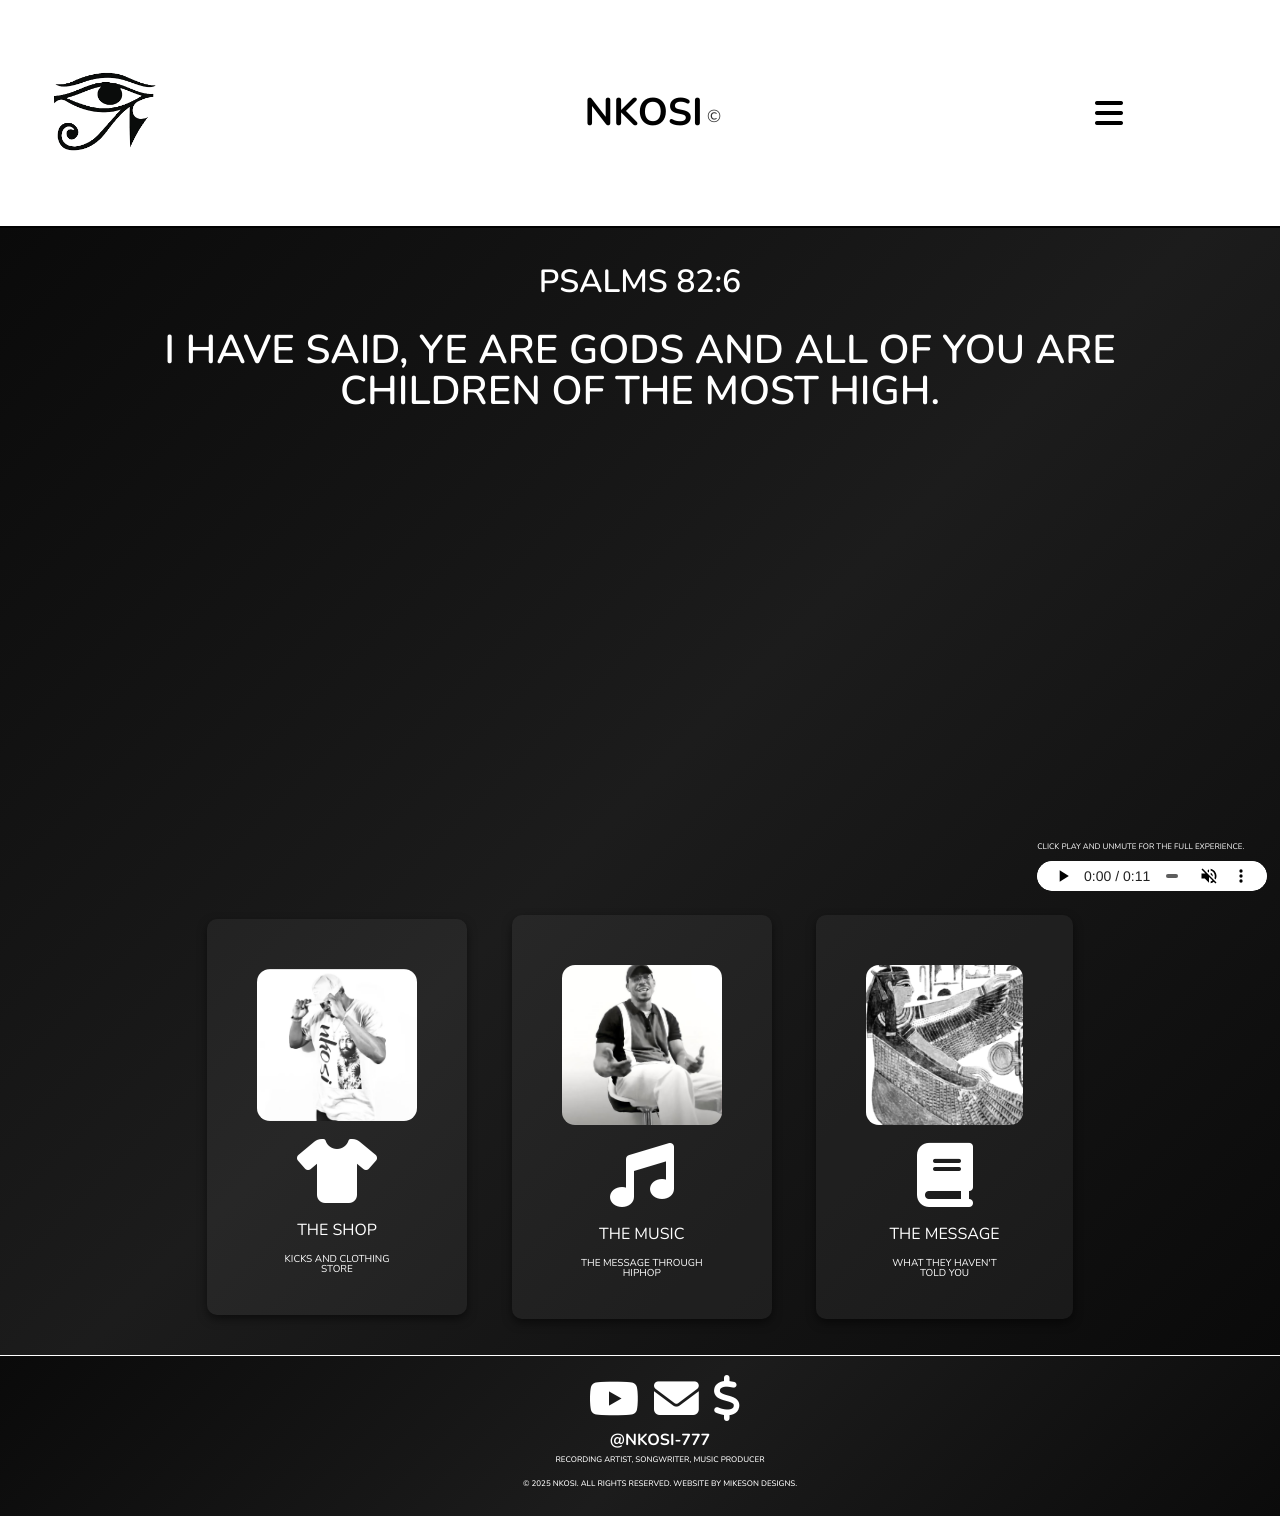
==== index.html @ c4bdecf2 "Updated site, added store grid." ====
<!DOCTYPE html>
<html lang="en">
<head>
<meta charset="UTF-8">
<meta name="viewport" content="width=device-width, initial-scale=1.0">



<title>NKOSI</title>
<link rel="icon" href="img/favicon.ico" type="image/x-icon">
<link rel="stylesheet" href="css/styles.css">
<link rel="stylesheet" href="css/header.css">
<link rel="stylesheet" href="css/main.css">
<link rel="stylesheet" href="css/footer_top.css">
<link rel="stylesheet" href="css/footer_bottom.css">





<!-- Font Awesome for social icons -->
<link
  rel="stylesheet"
  href="https://cdnjs.cloudflare.com/ajax/libs/font-awesome/6.5.0/css/all.min.css"
/>

</head>



<body>


<!-- Header -->


<header>


  <div class="logo_image">
    <a href="index.html"><img src="img/eye_black.png" alt="Egyptian Logo"></a>
  </div>


  <div class="logo_nkosi">
    <a href="index.html"> <h1>NKOSI</h1></a><span class="copyright">©</span> 
  </div>


  <nav>

   <i class="fa-solid fa-bars" id="bars"></i>

    <div class="dropdown-menu">
      <a href="index.html">Home</a>
      <a href="about.html">About</a>
      <a href="products.html">Shop</a>
      <a href="https://www.youtube.com/playlist?list=PLu9bLUV17Y4Uvtt-rqEh8fqpb-4JLHbir" target="_blank">Music</a>
    </div>

  </nav>

</header>



<main>
 

  <div class="video_container">
 
    <video id="bgVideo" autoplay muted>
      <source src="mp4/nyc.mp4" type="video/mp4">
      Your browser does not support the video tag.

    </video>

      
  <div class="quote_box">

    <p id="quote">
      
      Psalms 82:6  <br><br>

      <sub>
      I have said, Ye are gods 
      and all of you are children of the most High.
    </sub>
        

    </p>
  </div>
</div>
    

        <div class="middle-box">

          <!-- Shop -->
          <a href="https://shopify.com" target="_blank">
            <div class="card">
              <img src="img/malikbw.png" alt="Apparel Image">
               <div class="font_and_symbol">
                  <i class="fas fa-tshirt"></i>
                  <p>The Shop</p>
                  <p style="font-size: 10px;">Kicks and Clothing Store</p>
                </div>
            </div>
            </a>
          
              <!-- Music -->
              <a href="https://www.youtube.com/playlist?list=PLu9bLUV17Y4Uvtt-rqEh8fqpb-4JLHbir" target="_blank">
              <div class="card">
                <img src="img/music.png" alt="Music Image"> 
                <div class="font_and_symbol">
                  <i class="fas fa-music"></i>
                <p>The Music</p>
                <p style="font-size: 10px;">The message through hiphop</p>
                </div>
              </div>
            </a>



              <!-- Message-->
              <a href="https://www.youtube.com/playlist?list=PLu9bLUV17Y4WiuV0L-WQDkmTWi3evIz0n" target="_blank">
                <div class="card">
                  <img src="img/Maat.png" alt="Music Image">
                      <div class="font_and_symbol">
                    <i class="fas fa-book"></i>
                  <p>The Message</p>
                  <p style="font-size: 10px;">What they haven't told you</p>
                </div>
              </div>
            </a>


          </div>




 
          
          
        
  </main>

     <footer>
        <!-- Social Links -->
        <div class="social-links">
          <a href="https://www.youtube.com/@NKOSI-777" target="_blank" id="yt"><i class="fab fa-youtube"></i></a>
          <a href="mailto:nkositheking7@gmail.com" target="_blank" id="mail"><i class="fa-solid fa-envelope"></i></a>
          <a href="https://cash.app/$SimpsonA777" target="_blank" id="cash"><i class="fa fa-usd" aria-hidden="true"></i></a>
          
          
          </a>

           <!--<a href="#" target="_blank"><i class="fab fa-instagram"></i></a> -->
          <!-- <a href="#" target="_blank"><i class="fab fa-x-twitter"></i></a> -->
        </div>
        

        
        <div class="artist-profile">
            <h2>@NKOSI-777</h2>
            <p>Recording Artist, Songwriter,  Music Producer</p> <br>
            <p>© 2025 NKOSI. All rights reserved. Website by <a href="www.mikoson.com">mikeson designs.</a></p>
          </div>
        </footer>


        <div class="music-player">
            <audio controls autoplay muted id="audio">
              <source src="mp4/nkosi.mp3" type="audio/mpeg">
              Your browser does not support the audio element.
            </audio>
          
            <p id="music-message">Click play and unmute for the full experience.</p>
          </div>



  
  <script>
    const audio = document.getElementById("audio");
    const message = document.getElementById("music-message");
  
    function enableAudioOnce(event) {
      // Only unmute if it's muted
      if (audio.muted) {
        audio.muted = false;
        audio.volume = 0.5; // optional starting volume
        audio.play().catch(err => console.log("Audio play error:", err));
        message.style.display = "none"; // hide the message
      }
    }

    setTimeout(() => {
  audio.pause();
}, 8000); // 8000ms = 8 seconds

  
    // Only trigger on **click**
    document.addEventListener("click", enableAudioOnce, { once: true });
    
  </script>


<script>
  document.getElementById("year").textContent = new Date().getFullYear();
</script>

</body>
</html>
---- css/styles.css ----
/*--*FONT FAMILY*-------------------------------------------------------------*/
@import url('https://fonts.googleapis.com/css2?family=Nunito:ital,wght@0,200;0,300;0,400;0,500;0,700;1,200;1,400;1,600&display=swap');




/*--*RESET*-------------------------------------------------------------*/
* {

    /* border: red 1px solid;*/


    font-family: 'Nunito', sans-serif;
    line-height: 100%;
   /* text-align: center; */
    text-decoration: none;
    list-style: none;
    
   
    
   

    padding: 0;
    margin: 0;
   
   
    text-rendering: geometricPrecision;
    image-rendering: optimizeQuality;
    text-transform: uppercase;
   
   
    user-select: none;
    -webkit-user-select: none;
    -webkit-touch-callout: none;
    -moz-user-select: none;
    -ms-user-select: none;
    scroll-behavior: smooth;
    -webkit-font-smoothing: antialiased;
    -moz-osx-font-smoothing: grayscale;
   }


    fieldset, img {
   border: 0;
   }

a {
  text-decoration: none;
  color: white;

}
   


/*--*BODY > MUSIC PLAYER*-------------------------------------------------------------*/


  body, html {

    display: grid;
    grid-template-rows: auto;
    grid-template-columns: auto;

    height: auto;
	  width: auto;

    background: #fff;
    color: black;
  
  overflow-x: hidden; /* Prevent horizontal scroll */
 

  }
  


/*--*MUSIC PLAYER*-------------------------------------------------------------*/

audio {
	position: fixed;
	bottom: 1%;
	right: 1%;
	cursor: pointer;
	width: 230px;
	height: 30px;
	z-index: 1;
	border-radius: 20px;
}

audio::-webkit-media-controls-play-button {
	color: black;
}

audio::-webkit-media-controls-panel {
	background-color: white;
	background-image: url(./img/moon.png);
}

#music-message {
	position: fixed;
	bottom: 3%;
	right: 1%;
	cursor: pointer;
	width: 230px;
	height: 30px;
	z-index: 10;
	font-size: 8px;
    color: white;

}
---- css/header.css ----
/*--*HEADER > LOGO > NAV > LINKS > QUOTE*-------------------------------------------------------*/

  header {
    /*Structure*/
    display: grid; 
    grid-template-columns: 1fr 1fr 1fr;
    grid-template-rows: 1fr;
    padding: 1%;
   

    /*Art*/
    min-height: 100px;
    width: 100%;
    align-items: center;
    justify-content: space-between; 
    border-bottom: 2px solid #020202;
    
  }
  
 /*--*LOGO*-------------------------------------------------------*/
 .logo_image {
  display: flex;
  align-items: center;
  justify-content: center;
  animation: pulseHipHop 1.5s infinite;
  max-width: 100px;
  padding: 10%;
  
}

@keyframes pulseHipHop {
  0% {
    transform: scale(1);
    filter: drop-shadow(0 0 0px #fff);
  }
  25% {
    transform: scale(1.1) rotate(-2deg);
    filter: drop-shadow(0 0 10px #e6b30c);
  }
  50% {
    transform: scale(1.15) rotate(2deg);
    filter: drop-shadow(0 0 20px #ffffff);
  }
  75% {
    transform: scale(1.1) rotate(-1deg);
    filter: drop-shadow(0 0 10px #e6b30c);
  }
  100% {
    transform: scale(1) rotate(0deg);
    filter: drop-shadow(0 0 0px #fff);
  }
}

  
  .logo_nkosi {
    display: flex;               
    align-items: center; 
    place-self: center; 
    padding: 1%;
    gap: 0.25rem;                
    font-size: clamp(.8rem, 2vw, 1.2rem);
    
  }
  
  .logo_nkosi .copyright {
    font-size: 0.9em;            
    opacity: 0.8;   
    margin-top: 10px;
  }
  
  
  .logo_image img {
    width: clamp(60px, 10vw, 200px); 
    height: auto;
  }
  
  .logo_nkosi a {
    color: black;
    transition: color 0.4s ease, background-color 0.3s ease;
  }

  .logo_nkosi a:hover {
    color: goldenrod;
    filter: drop-shadow(3px 0 2px #000);
  }


/*--NAV > MENU*-------------------------------------------------------*/

  /* Dropdown Menu */
  nav {
    
    position: relative;
    cursor: pointer;
    padding: 1%;
    max-width: 75px;
    left: 50%;
    padding: 1rem;
 

  }
  
  /*
  .dropdown span {
    font-size: 1.5rem;
  }
  */
  
  .dropdown-menu {
    opacity: 0;                /* invisible initially */
    visibility: hidden; 
    position: absolute;
    left: 0; 
    top: 100%; 

   
    width: 100%;
    background-color: rgba(0,0,0,0.8);

    border: 1px solid goldenrod;
    z-index: 2;

    transition: opacity 0.3s ease, transform 0.8s ease;
    transform: translateY(-10px); /* slide up initially */
    border-radius: 8px;
 
    text-shadow:
    0 0 .5px #FFD700,
    0 0 1px #FFD700,
    0 0 2px #FFA500,
    0 0 4px #FFA500; 

    box-shadow:
    0 0 1px #FFD700,
    0 0 2px #FFD700,
    0 0 5px #FFA500,
    0 0 7px #FFA500; 
}


  
  .dropdown-menu a {
    display: block;
    align-items: center;
    text-align: center;
    padding: 12px 16px;

    color: white;
    text-decoration: none;
    transition: background-color 0.3s ease, color 0.3s ease;
  }
  
  .dropdown-menu a:hover {
    background-color: rgba(255,255,255,0.1);
  }
  
  nav:hover .dropdown-menu {
  opacity: 1;
  visibility: visible;
  transform: translateY(0); /* slide into place */

    
  }

  #bars {

    font-size: 2rem;
  }
---- css/main.css ----
/*--*MAIN SHOP / MUSIC SECTION*--------------------------------------------------*/
main {
  display: grid;
  place-items: center;
  text-align: center;
  min-width: 100%;
  min-height: 100vh;
  background: linear-gradient(135deg, #0a0a0a, #1c1c1c, #0a0a0a);
  font-size: clamp(0.3rem, 5vw, 4rem);
  color: white;
  animation: bgPulse 12s ease-in-out infinite alternate;
}




/*

section {
  display: grid;
  place-items: center;
  text-align: center;
  

  background: linear-gradient(135deg, #0a0a0a, #1c1c1c, #0a0a0a);
  color: white;
font-weight: 800;
 
  gap: 1rem;
  height: 100vh;

  padding: 0 15% 0 15%;
  padding-bottom: 5%;
}


section p {
  margin-bottom:  3%;
}

*/

/* Background subtle pulse animation */
@keyframes bgPulse {
  0% { background-position: 0% 50%; }
  50% { background-position: 100% 50%; }
  100% { background-position: 0% 50%; }
}


.video_container {
 width: 100%;
  position: relative;

}

#bgVideo {
 
  top: 0;
  left: 0;
  width: 100%;
  height: 100%;
  object-fit: cover;   
  filter: grayscale(100%);
 
}

  /*--  QUOTE BOX-------------------------------------------------------*/


  
  
  .quote_box {
    /* Structure */
    position: absolute;
    display: flex;
    justify-content: center;   
    align-items: center;       
    text-align: center;   
    max-width: 100%;

    
    top: 5%;
    /* Art / Styling */
    font-size: clamp(.5rem, 2.5vw, 2.0rem);
    font-weight: 600;
    background-color: transparent;
    color: #fff;
    padding: 7px 100px;

  }
  
 
  .quote_box sub {
    font-size: clamp(.5rem, 4.0vw, 2.5rem);
  }
  
  /* Inner content (paragraph or span) */
  #quote {
    margin: 0;
    padding: 0;
    animation: glowPulse 2s infinite ease-in-out;
  }
  

  @keyframes glowPulse {
    0%, 100% {
      text-shadow:
        0 0 5px #FFD700,
        0 0 10px #FFD700,
        0 0 20px #FFA500,
        0 0 30px #FFA500;
    }
    50% {
      text-shadow:
        0 0 2px #FFD700,
        0 0 5px #FFD700,
        0 0 10px #FFA500,
        0 0 15px #FFA500;
    }
  }






/* Middle flex container */
.middle-box {
  display: flex;
  justify-content: center;
  align-items: center;
  
  flex-wrap: wrap;
  padding: 20px;
  width: 100%;
  gap: 1%;
  
}

.middle-box a {
  color: unset;
}

/* Middle cards */
.card {
  display: flex;
  flex-direction: column;
  align-items: center;
  text-align: center;
  position: relative;

  max-height: 20rem;
  max-width: 20rem;
  padding: 3rem;
  margin: 1rem;
  gap: 3%;

  background: rgba(255, 255, 255, 0.05);
  border-radius: 10px;
  box-shadow: 0 4px 10px rgba(0,0,0,0.5);
  transition: transform 0.4s ease, box-shadow 0.4s ease, background 0.4s ease;
  cursor: pointer;
 
 
  
}


/* Merchandise / album images */
.card img {
  max-width: 10rem;
  max-height: 10rem;

  border-radius: 15px;
  border: 2px solid transparent;
  transition: transform 0.3s ease, border 0.3s ease, filter 0.3s ease;
  object-fit: cover; /* make image cover entire div */

}


/* Hover lift + glow */
.card:hover {
  transform: translateY(-10px) scale(1.05);
  box-shadow: 0 7px 17px rgba(255, 215, 0, 0.7);
  background: rgba(255, 255, 255, 0.1);
}

/* Image hover glow + rotate */
.card img:hover {
  transform: scale(1.1) rotate(-3deg);
  border: 2px solid gold;
  filter: drop-shadow(0 0 15px gold);
}


/*CARD > P and symbol */
.font_and_symbol {

  max-width: 8rem;
  max-height: 8rem;
  margin-top: 1rem;

 

}

/*CARD > P */

.card p {

  font-size: 1rem;
  margin-top: 1rem;
}




/* Link buttons */
.card a {
  color: white;
  font-size: clamp(1rem, 4vw, 2rem);
  text-decoration: none;
  
  max-width: auto;
  max-height: auto;

  border: 2px solid transparent;
  border-radius: 12px;
  transition: all 0.3s ease;
  text-transform: uppercase;
  letter-spacing: 1px;
  
}

.card a:hover {
  color: gold;
  border-color: gold;
  background: rgba(255, 215, 0, 0.1);
  transform: scale(1.1);
  text-shadow: 0 0 8px gold;
}




/* Optional: slight bounce on load for items */
@keyframes bounceIn {
  0% { transform: scale(0.5); opacity: 0; }
  60% { transform: scale(1.1); opacity: 1; }
  100% { transform: scale(1); }
}

.card {
  animation: bounceIn 0.8s ease forwards;
}





/* Media query for screens smaller than 1181px */

/*
@media (max-width: 1180px) {


.middle-box {
  display: grid;
  

}



}
*/
---- css/footer_top.css ----
/*--*FOOTER > SOCIALS > *-------------------------------------------------------*/
  footer {
   
    display: grid;
    grid-template-rows: auto; 
    padding: 20px;
    background: linear-gradient(135deg, #0a0a0a, #1c1c1c, #0a0a0a);
    width: 100%;
    min-height: auto;
    border-top: 1px solid white;
    text-align: center;
  }


  /*--*SOCIALS*-------------------------------------------------------------*/

  .social-links a {
    color: white;
    font-size: 2.8rem;
    text-decoration: none;
    margin-left: 10px; 
    transition: color 0.3s;
    
  }
  
 

  #yt:hover {
    color: red;
  }

  #mail:hover {
    color: orange;
  }

  #cash:hover {
    color: greenyellow;
  }
---- css/footer_bottom.css ----
/*--*FOOTER BOTTOM > COPYRIGHTS*-------------------------------------------------------------*/


.artist-profile {
    text-align: center;
    color: white; 
    font-family: Arial, sans-serif;
    padding: .5rem;
    
  }

  .artist-profile h2 {
    font-size: 1rem;
    margin-bottom: 0.5rem;
  }

  .artist-profile p {
    font-size: .5rem;
    font-weight: 500;
  }
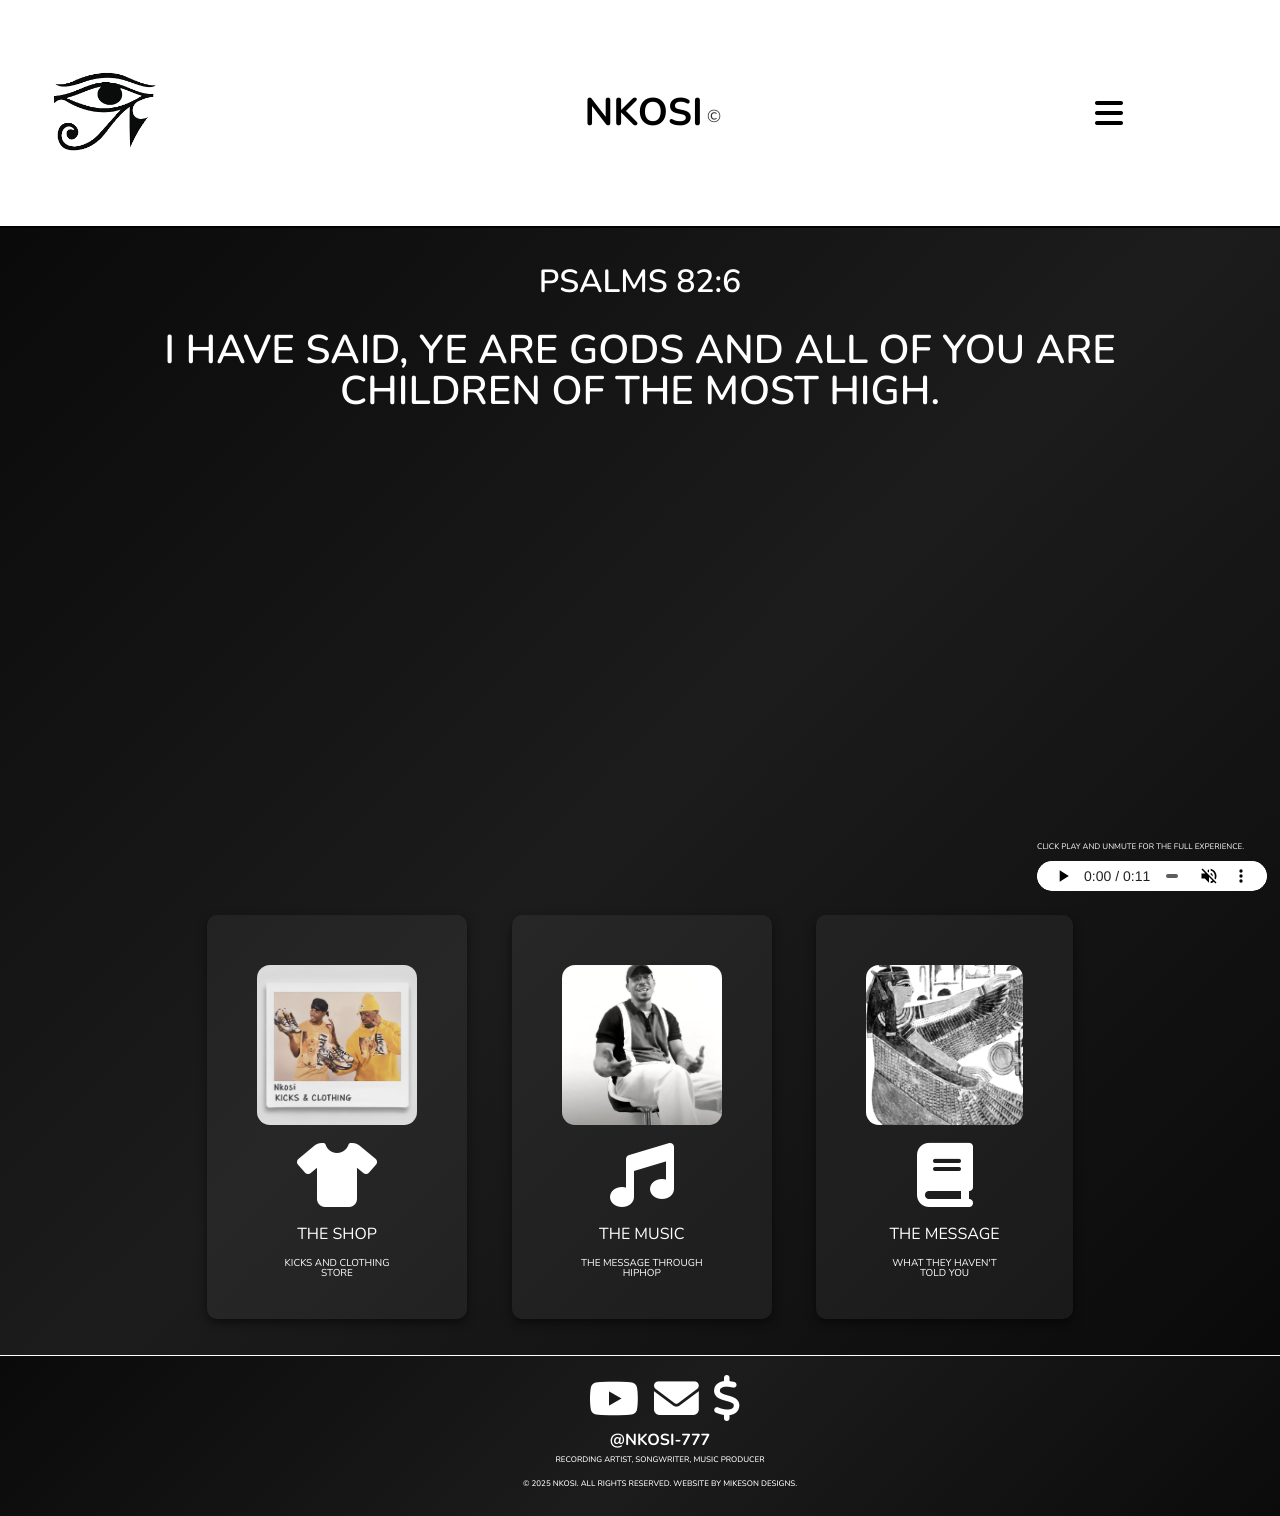
==== commit 0e97337d: "Updated shop gallery." ====
--- a/index.html
+++ b/index.html
@@ -54,7 +54,7 @@
     <div class="dropdown-menu">
       <a href="index.html">Home</a>
       <a href="about.html">About</a>
-      <a href="products.html">Shop</a>
+      <a href="kicksandclothing.html">Shop</a>
       <a href="https://www.youtube.com/playlist?list=PLu9bLUV17Y4Uvtt-rqEh8fqpb-4JLHbir" target="_blank">Music</a>
     </div>
 
@@ -96,9 +96,9 @@
         <div class="middle-box">
 
           <!-- Shop -->
-          <a href="https://shopify.com" target="_blank">
+          <a href="kicksandclothing.html">
             <div class="card">
-              <img src="img/malikbw.png" alt="Apparel Image">
+              <img src="img/kicksandclothing.jpg" alt="Apparel Image">
                <div class="font_and_symbol">
                   <i class="fas fa-tshirt"></i>
                   <p>The Shop</p>
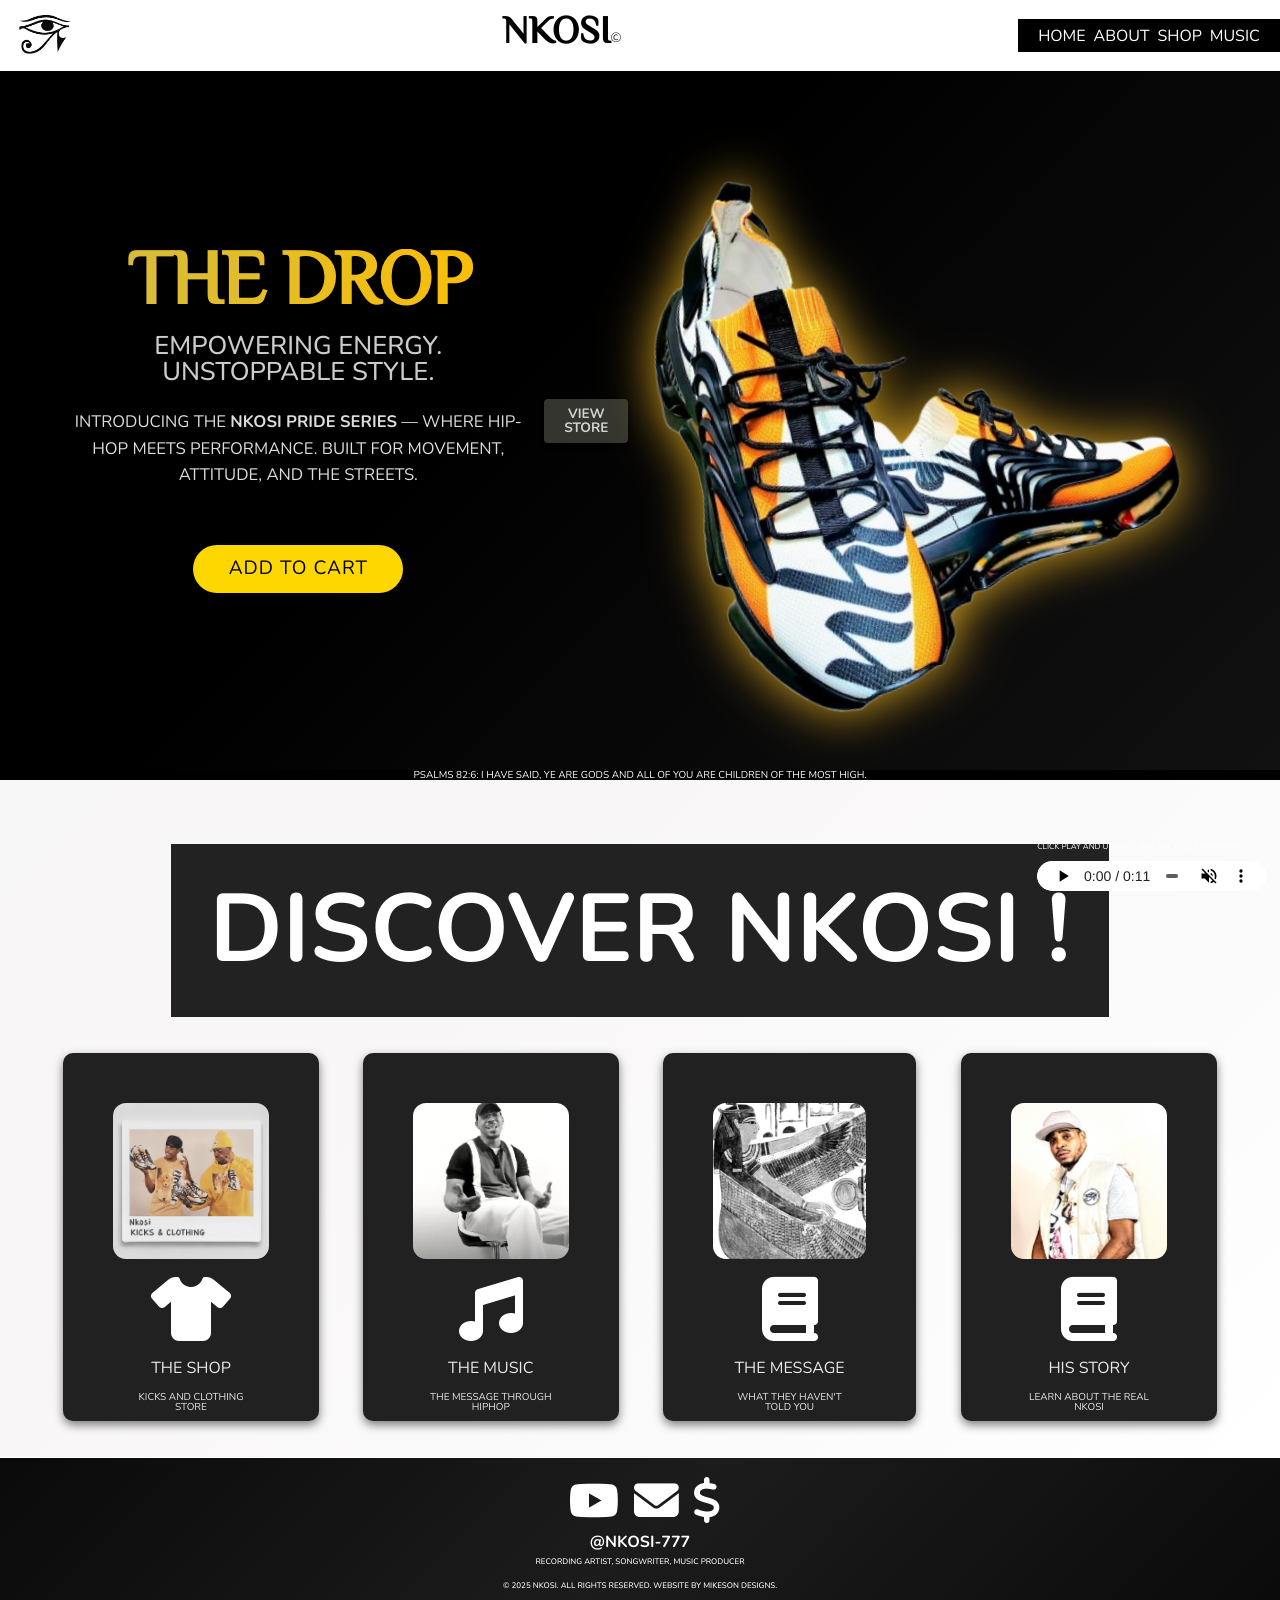
==== commit b6e3836c: "Update" ====
--- a/index.html
+++ b/index.html
@@ -13,7 +13,7 @@
 <link rel="stylesheet" href="css/main.css">
 <link rel="stylesheet" href="css/footer_top.css">
 <link rel="stylesheet" href="css/footer_bottom.css">
-
+<link rel="stylesheet" href="css/home_feature.css">
 
 
 
@@ -31,42 +31,74 @@
 <body>
 
 
+  <!--    <sub>
+    Psalms 82:6  <br><br>
+  </sub>-->
+
+
+
+
+
 <!-- Header -->
 
-
 <header>
 
 
+
+<!-- #1 -->
   <div class="logo_image">
-    <a href="index.html"><img src="img/eye_black.png" alt="Egyptian Logo"></a>
-  </div>
-
-
-  <div class="logo_nkosi">
-    <a href="index.html"> <h1>NKOSI</h1></a><span class="copyright">©</span> 
-  </div>
+    <a href="index.html">
+      <img src="img/eye_black.png" alt="Egyptian Logo">
+    </a>
+  </div>
+
+<!-- #2 -->
+  <div class="nkosi_text">
+
+    <a href="index.html"> <h1>NKOSI</h1></a>
+    
+    <span class="copyright" >©</span> 
+  </div>
+
+
+
+
+<!-- #3 -->
+
+
 
 
   <nav>
 
    <i class="fa-solid fa-bars" id="bars"></i>
 
-    <div class="dropdown-menu">
-      <a href="index.html">Home</a>
-      <a href="about.html">About</a>
-      <a href="kicksandclothing.html">Shop</a>
-      <a href="https://www.youtube.com/playlist?list=PLu9bLUV17Y4Uvtt-rqEh8fqpb-4JLHbir" target="_blank">Music</a>
-    </div>
-
-  </nav>
+  
+  <div class="desktop-menu">
+    <a href="index.html">Home</a>
+    <a href="about.html">About</a>
+    <a href="kicksandclothing.html">Shop</a>
+    <a href="https://www.youtube.com/playlist?list=PLu9bLUV17Y4Uvtt-rqEh8fqpb-4JLHbir" target="_blank">Music</a>
+  </div>
+
+</nav>
+
 
 </header>
+
+<div class="mobile-menu">
+
+  <a href="index.html">Home</a>
+  <a href="about.html">About</a>
+  <a href="kicksandclothing.html">Shop</a>
+  <a href="https://www.youtube.com/playlist?list=PLu9bLUV17Y4Uvtt-rqEh8fqpb-4JLHbir" target="_blank">Music</a>
+</div>
+
 
 
 
 <main>
  
-
+<!-- 
   <div class="video_container">
  
     <video id="bgVideo" autoplay muted>
@@ -76,22 +108,66 @@
     </video>
 
       
-  <div class="quote_box">
-
-    <p id="quote">
-      
-      Psalms 82:6  <br><br>
-
-      <sub>
-      I have said, Ye are gods 
-      and all of you are children of the most High.
-    </sub>
-        
-
+ 
+</div>
+    
+-->
+
+
+
+
+
+<section class="sneaker-feature">
+  <div class="feature-content">
+    <h1 class="drop-title">THE DROP</h1>
+    <h2 class="drop-subtitle">Empowering Energy. Unstoppable Style.</h2>
+    <p class="drop-text">
+      Introducing the <strong>NKOSI Pride Series</strong> — where hip-hop meets performance.
+      Built for movement, attitude, and the streets.
     </p>
-  </div>
+    <!-- Snipcart Add to Cart Button -->
+    <button 
+      class="snipcart-add-item add-cart"
+      data-item-id="nkosi-pride-001"
+      data-item-name="Nkosi Pride Sneakers"
+      data-item-price="199.99"
+      data-item-url="/"
+      data-item-description="Limited edition Nkosi Pride sneakers with street-ready style."
+      data-item-image="img/shop/shoes/nkosi_pride_shoes.jpg">
+      Add to Cart
+    </button>
+  </div>
+  
+     <!-- Shop Now Button -->
+  <a href="kicksandclothing.html" class="shop-now">
+    View Store
+  </a>
+  
+  <div class="feature-image">
+    <img src="/img/nkosi_pride_shoes.png" alt="Nkosi Pride Sneakers">
+  </div>
+</section>
+
+
+
+<div class="quote_box">
+
+  <p id="quote">
+    
+    Psalms 82:6: I have said, Ye are gods and all of you are children of the most High. 
+
+  </p>
 </div>
-    
+
+
+
+
+<h2 style="color: #fff; 
+margin-top: 5%; 
+padding: 3%; 
+background-color: #222222;">
+Discover Nkosi !
+</h2>
 
         <div class="middle-box">
 
@@ -133,6 +209,19 @@
               </div>
             </a>
 
+                  <!-- Message-->
+                  <a href="about.html" target="_blank">
+                    <div class="card">
+                      <img src="img/malik_square.jpg" alt="Music Image">
+                          <div class="font_and_symbol">
+                        <i class="fas fa-book"></i>
+                      <p>His Story</p>
+                      <p style="font-size: 10px;">Learn About the Real Nkosi</p>
+                    </div>
+                  </div>
+                </a>
+    
+
 
           </div>
 
@@ -210,5 +299,9 @@
   document.getElementById("year").textContent = new Date().getFullYear();
 </script>
 
+<script async src="https://cdn.snipcart.com/themes/v3.4.0/default/snipcart.js"></script>
+<div hidden id="snipcart" data-api-key="YOUR_PUBLIC_API_KEY"></div>
+
+
 </body>
 </html>
--- a/css/styles.css
+++ b/css/styles.css
@@ -2,6 +2,13 @@
 
 /*--*FONT FAMILY*-------------------------------------------------------------*/
 @import url('https://fonts.googleapis.com/css2?family=Nunito:ital,wght@0,200;0,300;0,400;0,500;0,700;1,200;1,400;1,600&display=swap');
+
+@import url(/fonts/elmessiri-regular.otf);
+
+@font-face {
+    font-family: 'Egypt';
+    src: url(/fonts/elmessiri-regular.otf);
+}
 
 
 
@@ -17,7 +24,7 @@
    /* text-align: center; */
     text-decoration: none;
     list-style: none;
-    
+    box-sizing: border-box; 
    
     
    
--- a/css/header.css
+++ b/css/header.css
@@ -1,172 +1,156 @@
+ 
 
-  /*--*HEADER > LOGO > NAV > LINKS > QUOTE*-------------------------------------------------------*/
 
-  header {
-    /*Structure*/
-    display: grid; 
-    grid-template-columns: 1fr 1fr 1fr;
-    grid-template-rows: 1fr;
-    padding: 1%;
-   
-
-    /*Art*/
-    min-height: 100px;
-    width: 100%;
-    align-items: center;
-    justify-content: space-between; 
-    border-bottom: 2px solid #020202;
-    
+/*--*HEADER > LOGO > NAV > LINKS > QUOTE*-------------------------------------------------------*/
+header {
+  /*Structure*/
+   display: flex;
+   height: 72px;
+   width: 100%;
+   align-items: center;
+   justify-content: space-between;
+   border-bottom: .1px solid #020202;
+}
+/*--*LOGO*-------------------------------------------------------*/
+.logo_image {
+   display: flex;
+   align-items: center;
+   justify-content: center;
+   animation: pulseHipHop 1.5s infinite;
+   max-width: 43px;
+   justify-content:flex-start;
+   margin-left: 1%;
+}
+.logo_image img {
+   width: 4rem;
+   height: auto;
+}
+@keyframes pulseHipHop {
+   0% {
+       transform: scale(1);
+       filter: drop-shadow(0 0 0px #fff);
   }
-  
- /*--*LOGO*-------------------------------------------------------*/
- .logo_image {
-  display: flex;
-  align-items: center;
-  justify-content: center;
-  animation: pulseHipHop 1.5s infinite;
-  max-width: 100px;
-  padding: 10%;
-  
-}
-
-@keyframes pulseHipHop {
-  0% {
-    transform: scale(1);
-    filter: drop-shadow(0 0 0px #fff);
+   25% {
+       transform: scale(1.1) rotate(-2deg);
+       filter: drop-shadow(0 0 10px #e6b30c);
   }
-  25% {
-    transform: scale(1.1) rotate(-2deg);
-    filter: drop-shadow(0 0 10px #e6b30c);
+   50% {
+       transform: scale(1.15) rotate(2deg);
+       filter: drop-shadow(0 0 20px #ffffff);
   }
-  50% {
-    transform: scale(1.15) rotate(2deg);
-    filter: drop-shadow(0 0 20px #ffffff);
+   75% {
+       transform: scale(1.1) rotate(-1deg);
+       filter: drop-shadow(0 0 10px #e6b30c);
   }
-  75% {
-    transform: scale(1.1) rotate(-1deg);
-    filter: drop-shadow(0 0 10px #e6b30c);
-  }
-  100% {
-    transform: scale(1) rotate(0deg);
-    filter: drop-shadow(0 0 0px #fff);
+   100% {
+       transform: scale(1) rotate(0deg);
+       filter: drop-shadow(0 0 0px #fff);
   }
 }
-
-  
-  .logo_nkosi {
-    display: flex;               
-    align-items: center; 
-    place-self: center; 
-    padding: 1%;
-    gap: 0.25rem;                
-    font-size: clamp(.8rem, 2vw, 1.2rem);
-    
-  }
-  
-  .logo_nkosi .copyright {
-    font-size: 0.9em;            
-    opacity: 0.8;   
-    margin-top: 10px;
-  }
-  
-  
-  .logo_image img {
-    width: clamp(60px, 10vw, 200px); 
-    height: auto;
-  }
-  
-  .logo_nkosi a {
-    color: black;
-    transition: color 0.4s ease, background-color 0.3s ease;
-  }
-
-  .logo_nkosi a:hover {
-    color: goldenrod;
-    filter: drop-shadow(3px 0 2px #000);
-  }
+.nkosi_text {
+   display: flex;
+   font-size: clamp(.8rem, 2vw, 1.2rem) ;
+   width: 100%;
+   max-width: 70px;
+   
+   justify-content: left;
+   
+}
+h1 {
+   font-family: 'Egypt';
+}
+.nkosi_text .copyright {
+   font-size: 0.7em;
+   opacity: 0.8;
+   margin-top: 15px;
+}
+.nkosi_text a {
+   color: black;
+   transition: color 0.4s ease, background-color 0.3s ease;
+}
+.nkosi_text a:hover {
+   color: goldenrod;
+   filter: drop-shadow(3px 0 2px #000);
+}
 
 
 /*--NAV > MENU*-------------------------------------------------------*/
-
-  /* Dropdown Menu */
-  nav {
-    
-    position: relative;
-    cursor: pointer;
-    padding: 1%;
-    max-width: 75px;
-    left: 50%;
-    padding: 1rem;
- 
-
-  }
-  
-  /*
-  .dropdown span {
-    font-size: 1.5rem;
-  }
-  */
-  
-  .dropdown-menu {
-    opacity: 0;                /* invisible initially */
-    visibility: hidden; 
-    position: absolute;
-    left: 0; 
-    top: 100%; 
+.desktop-menu {
+   display: flex;
+   justify-content: center; 
+   align-items: center;
+   background-color: #000;
+   line-height: 1; 
+   height: 33px; 
+   width: 100%;
+   padding: 0 2rem; 
 
    
-    width: 100%;
-    background-color: rgba(0,0,0,0.8);
-
-    border: 1px solid goldenrod;
-    z-index: 2;
-
-    transition: opacity 0.3s ease, transform 0.8s ease;
-    transform: translateY(-10px); /* slide up initially */
-    border-radius: 8px;
- 
-    text-shadow:
-    0 0 .5px #FFD700,
-    0 0 1px #FFD700,
-    0 0 2px #FFA500,
-    0 0 4px #FFA500; 
-
-    box-shadow:
-    0 0 1px #FFD700,
-    0 0 2px #FFD700,
-    0 0 5px #FFA500,
-    0 0 7px #FFA500; 
+}
+.desktop-menu a {
+   padding:0;
+   margin: 2%;
+   text-shadow: .5px rgb(84, 83, 83) ;
+   color: #fff;
+   
+}
+.desktop-menu a:hover {
+   color: gold;
+}
+/*|||||||||| LINKS: MOBILE |||||||||||*/
+.mobile-menu {
+   display: none;
+   height: 100%;
+   width: 100%;
+   text-align: center;
+   color: #000;
+}
+#bars {
+   display: none;
+   font-size: 2rem;
+   margin-right: 20px;
+   cursor: pointer;
+   width: 100%;
+   
 }
 
+/*|||||||||| MOBILE |||||||||||*/
 
-  
-  .dropdown-menu a {
-    display: block;
-    align-items: center;
-    text-align: center;
-    padding: 12px 16px;
-
-    color: white;
-    text-decoration: none;
-    transition: background-color 0.3s ease, color 0.3s ease;
+@media screen and (max-width: 738px) {
+  #bars  {
+       display: block;
+       
   }
-  
-  .dropdown-menu a:hover {
-    background-color: rgba(255,255,255,0.1);
+   .desktop-menu {
+       display: none;
   }
-  
-  nav:hover .dropdown-menu {
-  opacity: 1;
-  visibility: visible;
-  transform: translateY(0); /* slide into place */
-
-    
+  #bars img {
+       display: flex;
+       width: 15%;
+       filter: invert(100);
+       float: right;
   }
-
-  #bars {
-
-    font-size: 2rem;
+   .mobile-menu {
+       display: block;
+       width: 100%;
+       font-size: 1rem;
+       z-index: 1;
   }
-
-
-
+   .mobile-menu a {
+      background-color: black;
+       width: 100%;
+       display: block;
+       padding: 3%;
+       font-weight: bold;
+       transition: 10ms;
+       border-bottom: .1px #ffffff49 solid;
+  }
+   .mobile-menu li {
+       background-color: none;
+       width: 100%;
+  }
+   .mobile-menu a:hover {
+       background-color: #fff;
+       color: black;
+  }
+}
--- a/css/main.css
+++ b/css/main.css
@@ -1,3 +1,5 @@
+
+
 /*--*MAIN SHOP / MUSIC SECTION*--------------------------------------------------*/
 main {
   display: grid;
@@ -5,7 +7,7 @@
   text-align: center;
   min-width: 100%;
   min-height: 100vh;
-  background: linear-gradient(135deg, #0a0a0a, #1c1c1c, #0a0a0a);
+  background: linear-gradient(135deg, #f8f8f8, #f8f6f6, #ffffff);
   font-size: clamp(0.3rem, 5vw, 4rem);
   color: white;
   animation: bgPulse 12s ease-in-out infinite alternate;
@@ -48,59 +50,7 @@
 }
 
 
-.video_container {
- width: 100%;
-  position: relative;
-
-}
-
-#bgVideo {
- 
-  top: 0;
-  left: 0;
-  width: 100%;
-  height: 100%;
-  object-fit: cover;   
-  filter: grayscale(100%);
- 
-}
-
-  /*--  QUOTE BOX-------------------------------------------------------*/
-
-
-  
-  
-  .quote_box {
-    /* Structure */
-    position: absolute;
-    display: flex;
-    justify-content: center;   
-    align-items: center;       
-    text-align: center;   
-    max-width: 100%;
-
-    
-    top: 5%;
-    /* Art / Styling */
-    font-size: clamp(.5rem, 2.5vw, 2.0rem);
-    font-weight: 600;
-    background-color: transparent;
-    color: #fff;
-    padding: 7px 100px;
-
-  }
-  
- 
-  .quote_box sub {
-    font-size: clamp(.5rem, 4.0vw, 2.5rem);
-  }
-  
-  /* Inner content (paragraph or span) */
-  #quote {
-    margin: 0;
-    padding: 0;
-    animation: glowPulse 2s infinite ease-in-out;
-  }
+
   
 
   @keyframes glowPulse {
@@ -124,6 +74,41 @@
 
 
 
+  .quote_box {
+    /* Structure */
+    
+    display: flex;
+    justify-content: center;   
+    align-items: center;       
+    text-align: center;  
+    width: 100%;
+    top: 0;
+    background-color: #000;
+    color: #fff;
+    font-size: 10px;
+
+  }
+  
+ 
+  /*
+  .quote_box sub {
+    font-size: clamp(.5rem, 3.0vw, 2.0rem);
+    
+  }
+  */
+  
+
+
+  /* Inner content (paragraph or span) */
+  #quote {
+    margin: 0;
+    padding: 0;
+    animation: glowPulse 2s infinite ease-in-out;
+    
+  }
+
+
+
 
 /* Middle flex container */
 .middle-box {
@@ -150,13 +135,13 @@
   text-align: center;
   position: relative;
 
-  max-height: 20rem;
+  max-height: 23rem;
   max-width: 20rem;
   padding: 3rem;
   margin: 1rem;
   gap: 3%;
 
-  background: rgba(255, 255, 255, 0.05);
+  background: #222121;
   border-radius: 10px;
   box-shadow: 0 4px 10px rgba(0,0,0,0.5);
   transition: transform 0.4s ease, box-shadow 0.4s ease, background 0.4s ease;
@@ -167,7 +152,7 @@
 }
 
 
-/* Merchandise / album images */
+
 .card img {
   max-width: 10rem;
   max-height: 10rem;
@@ -181,11 +166,7 @@
 
 
 /* Hover lift + glow */
-.card:hover {
-  transform: translateY(-10px) scale(1.05);
-  box-shadow: 0 7px 17px rgba(255, 215, 0, 0.7);
-  background: rgba(255, 255, 255, 0.1);
-}
+
 
 /* Image hover glow + rotate */
 .card img:hover {
@@ -201,6 +182,7 @@
   max-width: 8rem;
   max-height: 8rem;
   margin-top: 1rem;
+  color: #fff;
 
  
 
@@ -209,7 +191,7 @@
 /*CARD > P */
 
 .card p {
-
+  color: #e9e9e9;
   font-size: 1rem;
   margin-top: 1rem;
 }
--- a/css/home_feature.css
+++ b/css/home_feature.css
@@ -0,0 +1,133 @@
+.sneaker-feature {
+    display: flex;
+    align-items: center;
+    justify-content: space-between;
+    padding: clamp(2rem, 5vw, 6rem);
+    background: linear-gradient(135deg, #000 40%, #111 100%);
+    color: #fff;
+    min-height: 60vh;
+    width: 100%;
+  }
+  
+  .feature-content {
+    max-width: 550px;
+    z-index: 2;
+  }
+  
+  .drop-title {
+    font-size: clamp(2.0rem, 6vw, 6rem);
+    font-weight: 800;
+    text-transform: uppercase;
+    letter-spacing: -2px;
+    background: linear-gradient(90deg, rgb(209, 188, 66), #ffbe00);
+    -webkit-background-clip: text;
+    -webkit-text-fill-color: transparent;
+  }
+  
+  .drop-subtitle {
+    font-size: clamp(1.0rem, 2vw, 1.8rem);
+    margin-top: 0.5rem;
+    color: #ccc;
+    font-weight: 500;
+  }
+  
+  .drop-text {
+    font-size: clamp(.9rem, 1.3vw, 1.2rem);
+    margin: 1.5rem 0 2rem;
+    line-height: 1.6;
+    color: #ddd;
+  }
+  
+  .add-cart {
+    background: gold;
+    color: #fff;
+    border: none;
+    border-radius: 40px;
+    padding: 0.9rem 2.2rem;
+    font-size: clamp(.8rem, 2vw, 1.2rem);
+    text-transform: uppercase;
+    letter-spacing: 1px;
+    cursor: pointer;
+    transition: all 0.3s ease;
+  }
+  
+  .add-cart:hover {
+    background: #ffbe00;
+    color: #000;
+    transform: scale(1.05);
+  }
+  
+  .feature-image img {
+    width: clamp(280px, 45vw, 620px);
+    transform: rotate(-12deg);
+    filter: drop-shadow(0 0 25px goldenrod);
+    transition: transform 0.5s ease;
+  }
+  
+  .feature-image img:hover {
+    transform: rotate(-8deg) scale(1.05);
+  }
+  
+
+  
+  .shop-now {
+    display: inline-block;
+    padding: 8px 20px; 
+    background-color: #34352f; 
+    color: #d3d3d3;
+    font-weight: bold;
+    text-transform: uppercase;
+    text-decoration: none;
+    border-radius: 4px;
+    transition: all 0.3s ease;
+    box-shadow: 0 3px 4px rgba(0,0,0,0.3);
+    margin: 1%;
+   
+    font-size: 0.85rem;
+  }
+  
+  .shop-now:hover {
+    background-color: #e6c200;
+    transform: translateY(-1px);
+    box-shadow: 0 4px 6px rgba(0,0,0,0.4);
+    color: #000;
+  }
+  
+  
+
+
+
+  
+
+
+  @media (max-width: 800px) {
+    .sneaker-feature {
+      flex-direction: column-reverse;
+      text-align: center;
+      padding: 3rem 1.5rem;
+    }
+    .feature-image img {
+      transform: rotate(0);
+    }
+  }
+  
+  
+  .add-cart {
+    background: gold;
+    color: #000;
+    border: none;
+    border-radius: 40px;
+    padding: 0.9rem 2.2rem;
+   
+    text-transform: uppercase;
+    letter-spacing: 1px;
+    cursor: pointer;
+    transition: all 0.3s ease;
+  }
+  
+  .add-cart:hover {
+    background: #ffbe00;
+    color: #fff;
+    transform: scale(1.05);
+  }
+  
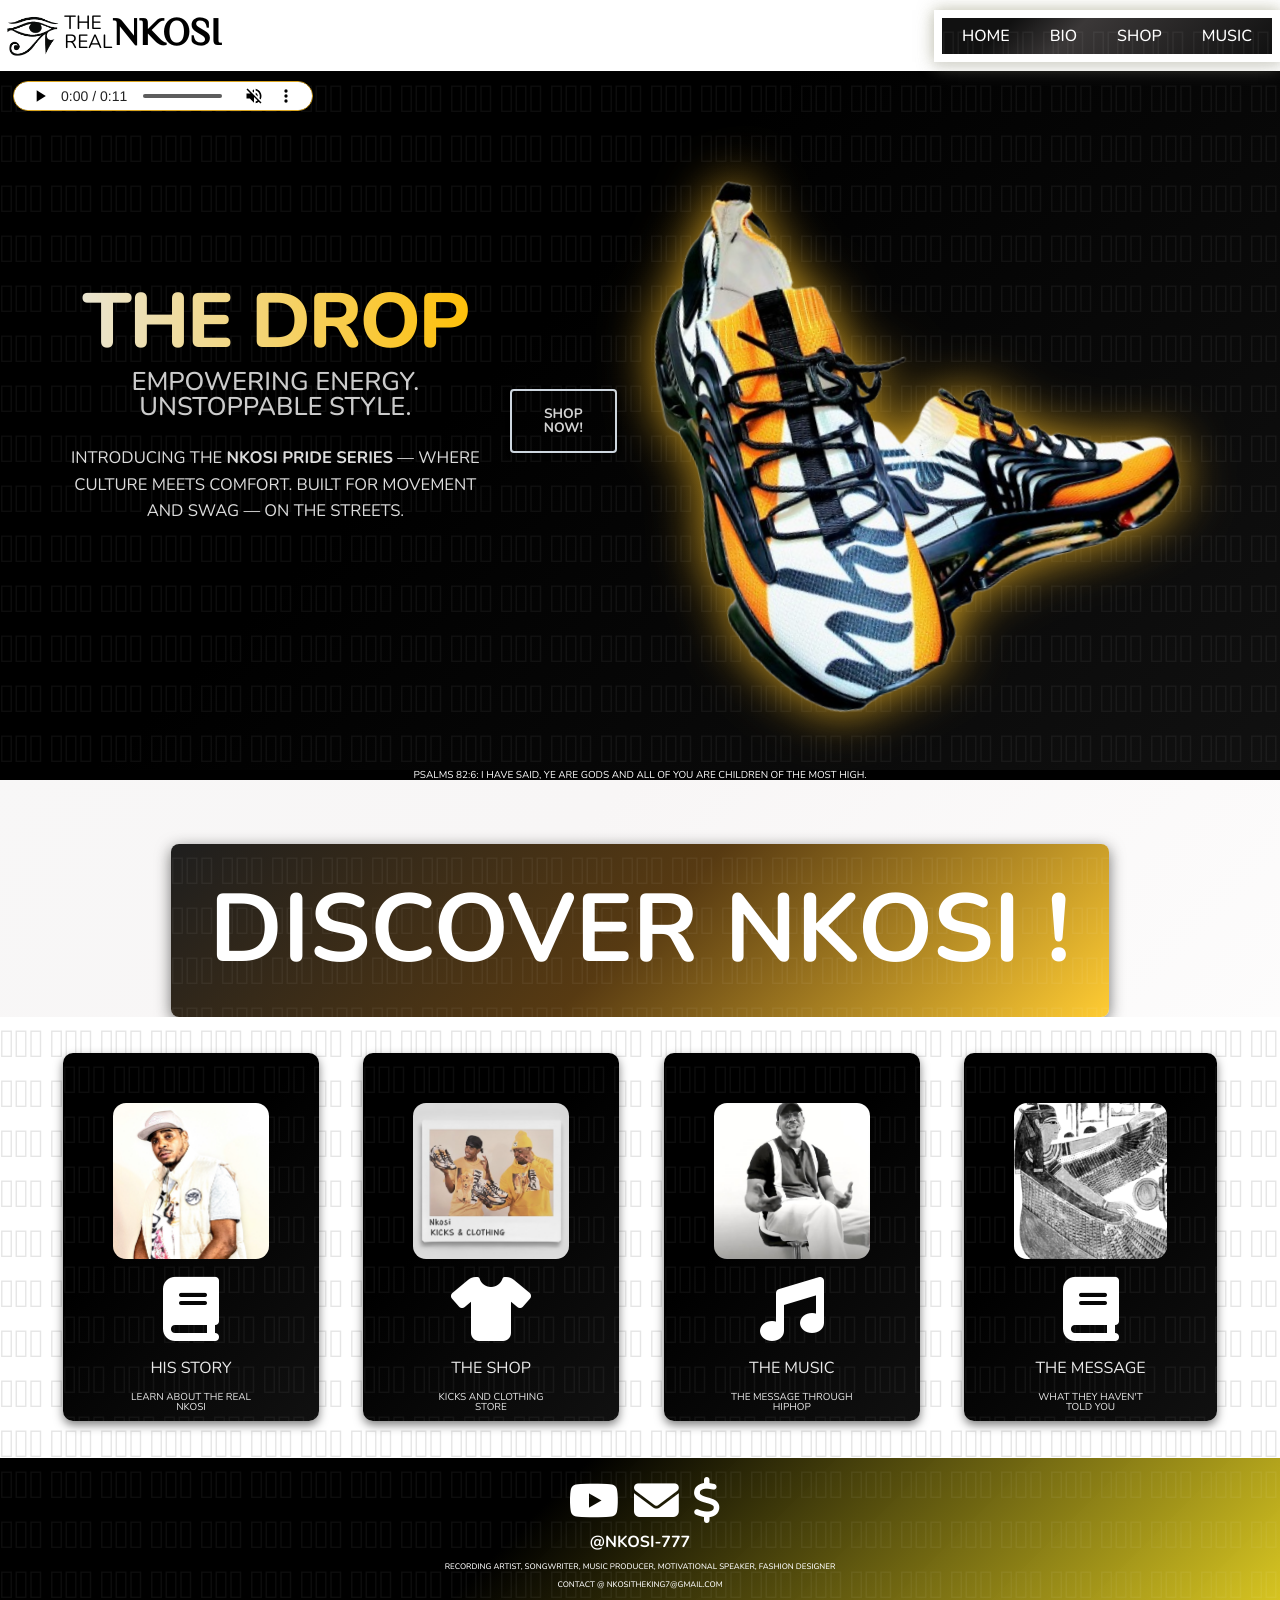
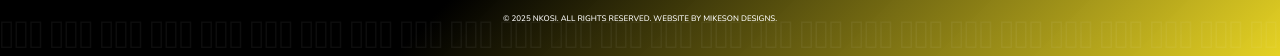
==== commit 3271fca0: "Update" ====
--- a/index.html
+++ b/index.html
@@ -36,63 +36,41 @@
   </sub>-->
 
 
-
-
-
 <!-- Header -->
 
 <header>
 
-
-
-<!-- #1 -->
+  <i class="fa-solid fa-bars" id="bars"></i>
+
+  <div class="logo_group">
   <div class="logo_image">
-    <a href="index.html">
-      <img src="img/eye_black.png" alt="Egyptian Logo">
-    </a>
-  </div>
-
-<!-- #2 -->
+    <img src="/img/eye_black.png" alt="Nkosi Logo">
+  </div>
+
+
   <div class="nkosi_text">
-
-    <a href="index.html"> <h1>NKOSI</h1></a>
-    
-    <span class="copyright" >©</span> 
-  </div>
-
-
-
-
-<!-- #3 -->
-
-
-
-
-  <nav>
-
-   <i class="fa-solid fa-bars" id="bars"></i>
-
-  
+    <p>The Real</p>
+    <h1><a href="index.html">NKOSI</a></h1>
+  </div>
+</div>
+
   <div class="desktop-menu">
     <a href="index.html">Home</a>
-    <a href="about.html">About</a>
+    <a href="about.html">Bio</a>
     <a href="kicksandclothing.html">Shop</a>
     <a href="https://www.youtube.com/playlist?list=PLu9bLUV17Y4Uvtt-rqEh8fqpb-4JLHbir" target="_blank">Music</a>
   </div>
 
-</nav>
-
-
-</header>
-
-<div class="mobile-menu">
-
+
+
+ </header>
+
+ <div class="mobile-menu" id="mobileMenu">
   <a href="index.html">Home</a>
-  <a href="about.html">About</a>
+  <a href="about.html">Bio</a>
   <a href="kicksandclothing.html">Shop</a>
   <a href="https://www.youtube.com/playlist?list=PLu9bLUV17Y4Uvtt-rqEh8fqpb-4JLHbir" target="_blank">Music</a>
 </div>
-
 
 
 
@@ -122,25 +100,25 @@
     <h1 class="drop-title">THE DROP</h1>
     <h2 class="drop-subtitle">Empowering Energy. Unstoppable Style.</h2>
     <p class="drop-text">
-      Introducing the <strong>NKOSI Pride Series</strong> — where hip-hop meets performance.
-      Built for movement, attitude, and the streets.
+      Introducing the <strong>NKOSI Pride Series</strong> — where culture meets comfort.
+      Built for movement and swag — on the streets.
     </p>
-    <!-- Snipcart Add to Cart Button -->
-    <button 
-      class="snipcart-add-item add-cart"
-      data-item-id="nkosi-pride-001"
-      data-item-name="Nkosi Pride Sneakers"
-      data-item-price="199.99"
-      data-item-url="/"
-      data-item-description="Limited edition Nkosi Pride sneakers with street-ready style."
-      data-item-image="img/shop/shoes/nkosi_pride_shoes.jpg">
-      Add to Cart
-    </button>
+
+    <div class="music-player">
+      <audio controls autoplay muted id="audio">
+        <source src="mp4/nkosi.mp3" type="audio/mpeg">
+        Your browser does not support the audio element.
+      </audio>
+    
+     
+    </div>
+
+  
   </div>
   
      <!-- Shop Now Button -->
   <a href="kicksandclothing.html" class="shop-now">
-    View Store
+    Shop Now!
   </a>
   
   <div class="feature-image">
@@ -162,14 +140,26 @@
 
 
 
-<h2 style="color: #fff; 
-margin-top: 5%; 
-padding: 3%; 
-background-color: #222222;">
+<h2 id="discover" 
+>
 Discover Nkosi !
 </h2>
 
         <div class="middle-box">
+
+
+                    <!-- Message-->
+                    <a href="about.html" target="_blank">
+                      <div class="card">
+                        <img src="img/malik_square.jpg" alt="Music Image">
+                            <div class="font_and_symbol">
+                          <i class="fas fa-book"></i>
+                        <p>His Story</p>
+                        <p style="font-size: 10px;">Learn About the Real Nkosi</p>
+                      </div>
+                    </div>
+                  </a>
+
 
           <!-- Shop -->
           <a href="kicksandclothing.html">
@@ -209,17 +199,7 @@
               </div>
             </a>
 
-                  <!-- Message-->
-                  <a href="about.html" target="_blank">
-                    <div class="card">
-                      <img src="img/malik_square.jpg" alt="Music Image">
-                          <div class="font_and_symbol">
-                        <i class="fas fa-book"></i>
-                      <p>His Story</p>
-                      <p style="font-size: 10px;">Learn About the Real Nkosi</p>
-                    </div>
-                  </div>
-                </a>
+        
     
 
 
@@ -251,56 +231,25 @@
 
         
         <div class="artist-profile">
-            <h2>@NKOSI-777</h2>
-            <p>Recording Artist, Songwriter,  Music Producer</p> <br>
-            <p>© 2025 NKOSI. All rights reserved. Website by <a href="www.mikoson.com">mikeson designs.</a></p>
-          </div>
+          <h2>@NKOSI-777</h2>
+          <p> Recording Artist, Songwriter, Music Producer, Motivational Speaker, Fashion Designer</p> 
+          <p>Contact @ nkositheking7@gmail.com</p><br>
+          <p>© 2025 NKOSI. All rights reserved. Website by <a href="www.mikoson.com">mikeson designs.</a></p>
+        </div>
         </footer>
 
 
-        <div class="music-player">
-            <audio controls autoplay muted id="audio">
-              <source src="mp4/nkosi.mp3" type="audio/mpeg">
-              Your browser does not support the audio element.
-            </audio>
-          
-            <p id="music-message">Click play and unmute for the full experience.</p>
-          </div>
-
-
-
-  
-  <script>
-    const audio = document.getElementById("audio");
-    const message = document.getElementById("music-message");
-  
-    function enableAudioOnce(event) {
-      // Only unmute if it's muted
-      if (audio.muted) {
-        audio.muted = false;
-        audio.volume = 0.5; // optional starting volume
-        audio.play().catch(err => console.log("Audio play error:", err));
-        message.style.display = "none"; // hide the message
-      }
-    }
-
-    setTimeout(() => {
-  audio.pause();
-}, 8000); // 8000ms = 8 seconds
-
-  
-    // Only trigger on **click**
-    document.addEventListener("click", enableAudioOnce, { once: true });
-    
-  </script>
-
-
-<script>
-  document.getElementById("year").textContent = new Date().getFullYear();
-</script>
+      
+
+
+          
+
+  <script src="js/musicplayer.js"></script>
+
 
 <script async src="https://cdn.snipcart.com/themes/v3.4.0/default/snipcart.js"></script>
 <div hidden id="snipcart" data-api-key="YOUR_PUBLIC_API_KEY"></div>
+<script src="js/cart.js"></script>
 
 
 </body>
--- a/css/styles.css
+++ b/css/styles.css
@@ -60,40 +60,18 @@
 }
    
 
-
-/*--*BODY > MUSIC PLAYER*-------------------------------------------------------------*/
-
-
-  body, html {
-
-    display: grid;
-    grid-template-rows: auto;
-    grid-template-columns: auto;
-
-    height: auto;
-	  width: auto;
-
-    background: #fff;
-    color: black;
-  
-  overflow-x: hidden; /* Prevent horizontal scroll */
- 
-
-  }
-  
-
-
 /*--*MUSIC PLAYER*-------------------------------------------------------------*/
 
 audio {
-	position: fixed;
-	bottom: 1%;
-	right: 1%;
+	position: absolute;
+	top: 9%;
+	left: 1%;
 	cursor: pointer;
-	width: 230px;
+	width: 300px;
 	height: 30px;
 	z-index: 1;
 	border-radius: 20px;
+  
 }
 
 audio::-webkit-media-controls-play-button {
@@ -102,22 +80,16 @@
 
 audio::-webkit-media-controls-panel {
 	background-color: white;
-	background-image: url(./img/moon.png);
+
+
+	/* background-image: url(/img/Maat.png); */
 }
 
-#music-message {
-	position: fixed;
-	bottom: 3%;
-	right: 1%;
-	cursor: pointer;
-	width: 230px;
-	height: 30px;
-	z-index: 10;
-	font-size: 8px;
-    color: white;
-
+#audio {
+    
+  border: 1px goldenrod solid;
+  
 }
 
 
 
-
--- a/css/header.css
+++ b/css/header.css
@@ -12,6 +12,16 @@
    border-bottom: .1px solid #020202;
 }
 /*--*LOGO*-------------------------------------------------------*/
+  /* Logo group wrapper */
+  .logo_group {
+    display: flex;
+    align-items: center;
+    gap: 20px; 
+    
+  }
+ 
+ 
+
 .logo_image {
    display: flex;
    align-items: center;
@@ -52,105 +62,294 @@
    font-size: clamp(.8rem, 2vw, 1.2rem) ;
    width: 100%;
    max-width: 70px;
-   
-   justify-content: left;
-   
-}
-h1 {
-   font-family: 'Egypt';
-}
+ 
+   margin-top: 1rem;
+   animation: glowPulse2 500ms 3 ease-in-out;
+   margin: 0 auto;
+  
+}
+
 .nkosi_text .copyright {
    font-size: 0.7em;
    opacity: 0.8;
    margin-top: 15px;
 }
+
+
 .nkosi_text a {
    color: black;
    transition: color 0.4s ease, background-color 0.3s ease;
-}
+   font-family: 'Egypt';
+}
+
 .nkosi_text a:hover {
    color: goldenrod;
-   filter: drop-shadow(3px 0 2px #000);
-}
-
-
-/*--NAV > MENU*-------------------------------------------------------*/
+   
+}
+
+
+
+/* Hide mobile menu by default */
+.mobile-menu {
+  display: none;
+  flex-direction: column;
+  background: #000;
+  position: absolute;
+  top: 60px;
+  left: 0;
+  right: 0;
+  overflow: hidden;
+  max-height: 0;
+  transition: max-height 0.4s ease-in-out;
+  border-bottom: 2px solid #FFD700;
+  z-index: 999;
+}
+
+/* When active, slides down */
+.mobile-menu.active {
+  display: flex;
+  max-height: 300px;
+}
+
+.mobile-menu a {
+  color: #fff;
+  text-decoration: none;
+  padding: 15px;
+  text-align: center;
+  border-top: 1px solid rgba(255,255,255,0.1);
+  transition: background 0.3s;
+}
+
+.mobile-menu a:hover {
+  background: #111;
+}
+
+/* Desktop menu */
 .desktop-menu {
-   display: flex;
-   justify-content: center; 
-   align-items: center;
-   background-color: #000;
-   line-height: 1; 
-   height: 33px; 
-   width: 100%;
-   padding: 0 2rem; 
-
+  display: flex;
+  justify-content: center;
+  background: linear-gradient(135deg,#111 20%, #3b3838 40%, #111 100%),
+  url('data:image/svg+xml;utf8,<svg xmlns="http://www.w3.org/2000/svg" width="50" height="50"><text x="0" y="40" font-size="40" fill="rgba(255,255,255,0.05)">𓀀𓂀𓃀</text></svg>') repeat;
+background-blend-mode: overlay;
+  padding: 10px 0;
+ 
+  box-shadow: 
+  0 4px 6px rgba(221, 221, 221, 0.288),   /* subtle depth */
+  0 8px 20px rgba(197, 196, 196, 0.2),  /* larger spread for soft shadow */
+  0 0 15px rgba(126, 126, 83, 0.5); /* golden glow accent */
+
+  border: .5rem rgb(255, 255, 255) solid;
+
+    /* Start off-screen right */
+    transform: translateX(100%);
+    opacity: 0;
+    
+    /* Animate on load */
+    animation: slideInRight 1s forwards;
+  }
+  
+  @keyframes slideInRight {
+    to {
+      transform: translateX(0);
+      opacity: 1;
+    }
+}
+
+.desktop-menu a {
+  color: #fff;
+  text-decoration: none;
+  margin: 0 20px;
+  font-weight: 500;
+  transition: color 0.3s;
+}
+
+.desktop-menu a:hover {
+  color: #FFD700;
+}
+
+
+
+.mobile-menu {
+   transform: translateY(-20px);
+   transition: all 0.5s cubic-bezier(0.4, 0, 0.2, 1);
+ }
+ .mobile-menu.active {
+   transform: translateY(0);
+ }
+
+
+/* 🔥 MENU LINK ANIMATION EFFECT */
+@keyframes goldFadeIn {
+   0% {
+     opacity: 0;
+     transform: translateY(-10px);
+     color: #fff;
+     text-shadow: none;
+   }
+   50% {
+     opacity: 0.6;
+     color: #e6c200;
+   }
+   100% {
+     opacity: 1;
+     transform: translateY(0);
+     color: #FFD700;
+     text-shadow: 0 0 10px #FFD700, 0 0 20px #b48a00;
+   }
+ }
+ 
+ /* Apply fade-in to menu links */
+ .mobile-menu.active a {
+   animation: goldFadeIn 0.5s ease forwards;
+ }
+ 
+ /* Add a short delay for each link (staggered effect) */
+ .mobile-menu.active a:nth-child(1) { animation-delay: 0.1s; }
+ .mobile-menu.active a:nth-child(2) { animation-delay: 0.2s; }
+ .mobile-menu.active a:nth-child(3) { animation-delay: 0.3s; }
+ .mobile-menu.active a:nth-child(4) { animation-delay: 0.4s; }
+ 
+ /* Slightly enhance hover with gold glow */
+ .mobile-menu a:hover {
+   color: #FFD700;
+   text-shadow: 0 0 10px #FFD700, 0 0 25px #e6b30c;
+   background: #111;
+ }
+ 
+
+
+
+
+
+ /* ===== Cart Button (Optional Navbar) ===== */
+ .cart-button {
+   position: fixed;
+    top: 20;
+    right: 20;
+    background: transparent;
+    color: #000;
+    border: none;
+    border-radius: 50%;
+    padding: 12px 16px;
+    cursor: pointer;
+    font-weight: bold;
+    font-size: 1.3rem;
+    
+    transition: 0.3s;
+  }
+
+  .cart-button:hover {
+    transform: scale(1.1);
+  }
+
+#mobile-cart {
+  display: none;
+}
+
+
+
+
+.desktop-menu a.snipcart-checkout {
+  margin-left: auto; /* pushes the cart to the far right */
+  position: relative;
+  color: inherit;
+  text-decoration: none;
+  font-size: 1.2rem;
+}
+
+.desktop-menu a.snipcart-checkout .snipcart-items-count {
+  position: absolute;
+  top: -8px;
+  right: -10px;
+  background: rgb(161, 8, 8);
+  color: white;
+  border-radius: 50%;
+  padding: 0 5px;
+  font-size: 0.75rem;
+}
+
+#cart
+{
+  color: white;
+}
+
+
+#mobile-cart {
+
+display: none;
+
+}
+
+
+
+/* Hamburger icon */
+#bars {
+  display: none;
+  font-size: 1.8rem;
+  color: #131211;
+  cursor: pointer;
+  position: absolute;
+  top: 20px;
+  right: 50px;
+}
+
+
+
+
+
+/* Mobile view */
+@media (max-width: 700px) {
+  .desktop-menu  {
+    display: none;
+  }
+
+  #mobile-cart {
+    display: block;
+  }
+  
+
+  #bars {
+    display: block;
+  }
+
+
+
+ .nkosi_text {
+ 
+   position: absolute;
+   left: 25%;
+   transform: translateX(-50%);
+   text-align: center;
    
 }
-.desktop-menu a {
-   padding:0;
-   margin: 2%;
-   text-shadow: .5px rgb(84, 83, 83) ;
-   color: #fff;
-   
-}
-.desktop-menu a:hover {
-   color: gold;
-}
-/*|||||||||| LINKS: MOBILE |||||||||||*/
-.mobile-menu {
-   display: none;
-   height: 100%;
-   width: 100%;
-   text-align: center;
-   color: #000;
-}
-#bars {
-   display: none;
-   font-size: 2rem;
-   margin-right: 20px;
-   cursor: pointer;
-   width: 100%;
-   
-}
-
-/*|||||||||| MOBILE |||||||||||*/
-
-@media screen and (max-width: 738px) {
-  #bars  {
-       display: block;
-       
-  }
-   .desktop-menu {
-       display: none;
-  }
-  #bars img {
-       display: flex;
-       width: 15%;
-       filter: invert(100);
-       float: right;
-  }
-   .mobile-menu {
-       display: block;
-       width: 100%;
-       font-size: 1rem;
-       z-index: 1;
-  }
-   .mobile-menu a {
-      background-color: black;
-       width: 100%;
-       display: block;
-       padding: 3%;
-       font-weight: bold;
-       transition: 10ms;
-       border-bottom: .1px #ffffff49 solid;
-  }
-   .mobile-menu li {
-       background-color: none;
-       width: 100%;
-  }
-   .mobile-menu a:hover {
-       background-color: #fff;
-       color: black;
-  }
-}
+
+
+.mobile-cart {
+display: block;
+  margin-left: auto; /* pushes the cart to the far right */
+  position: absolute;
+  color: inherit;
+  text-decoration: none;
+  font-size: 1.5rem;
+  top: 22px;
+  right: 15px;
+}
+
+.mobile-cart .snipcart-items-count {
+  position: absolute;
+  top: -8px;
+  right: -10px;
+  background: rgb(161, 8, 8);
+  color: white;
+  border-radius: 50%;
+  padding: 0 5px;
+  font-size: 0.75rem;
+}
+
+#cart
+{
+  color: #000;
+}
+
+
+}
--- a/css/main.css
+++ b/css/main.css
@@ -51,7 +51,6 @@
 
 
 
-  
 
   @keyframes glowPulse {
     0%, 100% {
@@ -71,6 +70,22 @@
   }
 
 
+
+  @keyframes glowPulse2 {
+    0%, 100% {
+      text-shadow:
+        0 0 5px rgb(214, 181, 96),
+      
+        0 0 20px #FFA500,
+        0 0 30px #cfb129;
+    }
+    50% {
+      text-shadow:
+        0 0 2px #FFD700,
+        0 0 10px #FFD700,
+     
+    }
+  }
 
 
 
@@ -121,6 +136,11 @@
   width: 100%;
   gap: 1%;
   
+  background: 
+  linear-gradient(135deg, #ffffff 40%, #ffffff 100%),
+  url('data:image/svg+xml;utf8,<svg xmlns="http://www.w3.org/2000/svg" width="50" height="50"><text x="0" y="40" font-size="40" fill="rgba(0,0,0,0.1)">𓀀𓂀𓃀</text></svg>') repeat;
+background-blend-mode: overlay;
+  
 }
 
 .middle-box a {
@@ -141,7 +161,10 @@
   margin: 1rem;
   gap: 3%;
 
-  background: #222121;
+  background: linear-gradient(135deg, #000 40%, #111 100%),
+  url('data:image/svg+xml;utf8,<svg xmlns="http://www.w3.org/2000/svg" width="50" height="50"><text x="0" y="40" font-size="40" fill="rgba(255,255,255,0.05)">𓀀𓂀𓃀</text></svg>') repeat;
+background-blend-mode: overlay;;
+
   border-radius: 10px;
   box-shadow: 0 4px 10px rgba(0,0,0,0.5);
   transition: transform 0.4s ease, box-shadow 0.4s ease, background 0.4s ease;
@@ -239,6 +262,17 @@
 }
 
 
+#discover {
+color: #fff; 
+border-radius: 8px;
+margin-top: 5%; 
+padding: 3%; 
+background: 
+    linear-gradient(135deg, #1e1e1e, #573a12, #ffcc33),
+    url('data:image/svg+xml;utf8,<svg xmlns="http://www.w3.org/2000/svg" width="50" height="50"><text x="0" y="40" font-size="40" fill="rgba(255,255,255,0.05)">𓀀𓂀𓃀</text></svg>') repeat;
+  background-blend-mode: overlay;
+  box-shadow: 0 4px 15px rgba(34, 33, 30, 0.63);
+}
 
 
 
--- a/css/footer_top.css
+++ b/css/footer_top.css
@@ -6,19 +6,26 @@
     display: grid;
     grid-template-rows: auto; 
     padding: 20px;
-    background: linear-gradient(135deg, #0a0a0a, #1c1c1c, #0a0a0a);
+   
     width: 100%;
     min-height: auto;
     border-top: 1px solid white;
     text-align: center;
+
+
+    background: linear-gradient(135deg, #000 40%, #e4d01cf6 100%),
+    url('data:image/svg+xml;utf8,<svg xmlns="http://www.w3.org/2000/svg" width="50" height="50"><text x="0" y="40" font-size="40" fill="rgba(255,255,255,0.05)">𓀀𓂀𓃀</text></svg>') repeat;
+  background-blend-mode: overlay;
   }
+    
+
 
 
   /*--*SOCIALS*-------------------------------------------------------------*/
 
   .social-links a {
     color: white;
-    font-size: 2.8rem;
+    font-size: clamp(1.5rem,4vw,2.8rem);
     text-decoration: none;
     margin-left: 10px; 
     transition: color 0.3s;
--- a/css/footer_bottom.css
+++ b/css/footer_bottom.css
@@ -18,4 +18,5 @@
   .artist-profile p {
     font-size: .5rem;
     font-weight: 500;
+    padding: 5px;
   }
--- a/css/home_feature.css
+++ b/css/home_feature.css
@@ -3,7 +3,9 @@
     align-items: center;
     justify-content: space-between;
     padding: clamp(2rem, 5vw, 6rem);
-    background: linear-gradient(135deg, #000 40%, #111 100%);
+    background: linear-gradient(135deg, #000 40%, #111 100%),
+    url('data:image/svg+xml;utf8,<svg xmlns="http://www.w3.org/2000/svg" width="50" height="50"><text x="0" y="40" font-size="40" fill="rgba(255,255,255,0.05)">𓀀𓂀𓃀</text></svg>') repeat;
+  background-blend-mode: overlay;;
     color: #fff;
     min-height: 60vh;
     width: 100%;
@@ -19,7 +21,7 @@
     font-weight: 800;
     text-transform: uppercase;
     letter-spacing: -2px;
-    background: linear-gradient(90deg, rgb(209, 188, 66), #ffbe00);
+    background: linear-gradient(90deg, rgb(233, 231, 219), #ffbe00);
     -webkit-background-clip: text;
     -webkit-text-fill-color: transparent;
   }
@@ -38,30 +40,14 @@
     color: #ddd;
   }
   
-  .add-cart {
-    background: gold;
-    color: #fff;
-    border: none;
-    border-radius: 40px;
-    padding: 0.9rem 2.2rem;
-    font-size: clamp(.8rem, 2vw, 1.2rem);
-    text-transform: uppercase;
-    letter-spacing: 1px;
-    cursor: pointer;
-    transition: all 0.3s ease;
-  }
-  
-  .add-cart:hover {
-    background: #ffbe00;
-    color: #000;
-    transform: scale(1.05);
-  }
+
   
   .feature-image img {
     width: clamp(280px, 45vw, 620px);
     transform: rotate(-12deg);
     filter: drop-shadow(0 0 25px goldenrod);
     transition: transform 0.5s ease;
+
   }
   
   .feature-image img:hover {
@@ -72,16 +58,19 @@
   
   .shop-now {
     display: inline-block;
-    padding: 8px 20px; 
-    background-color: #34352f; 
+    padding: 1rem 2rem; 
+    background-color: transparent; 
+
     color: #d3d3d3;
     font-weight: bold;
     text-transform: uppercase;
     text-decoration: none;
     border-radius: 4px;
+    border: 2px rgb(206, 215, 224) solid;
+    
     transition: all 0.3s ease;
     box-shadow: 0 3px 4px rgba(0,0,0,0.3);
-    margin: 1%;
+    margin: 2%;
    
     font-size: 0.85rem;
   }
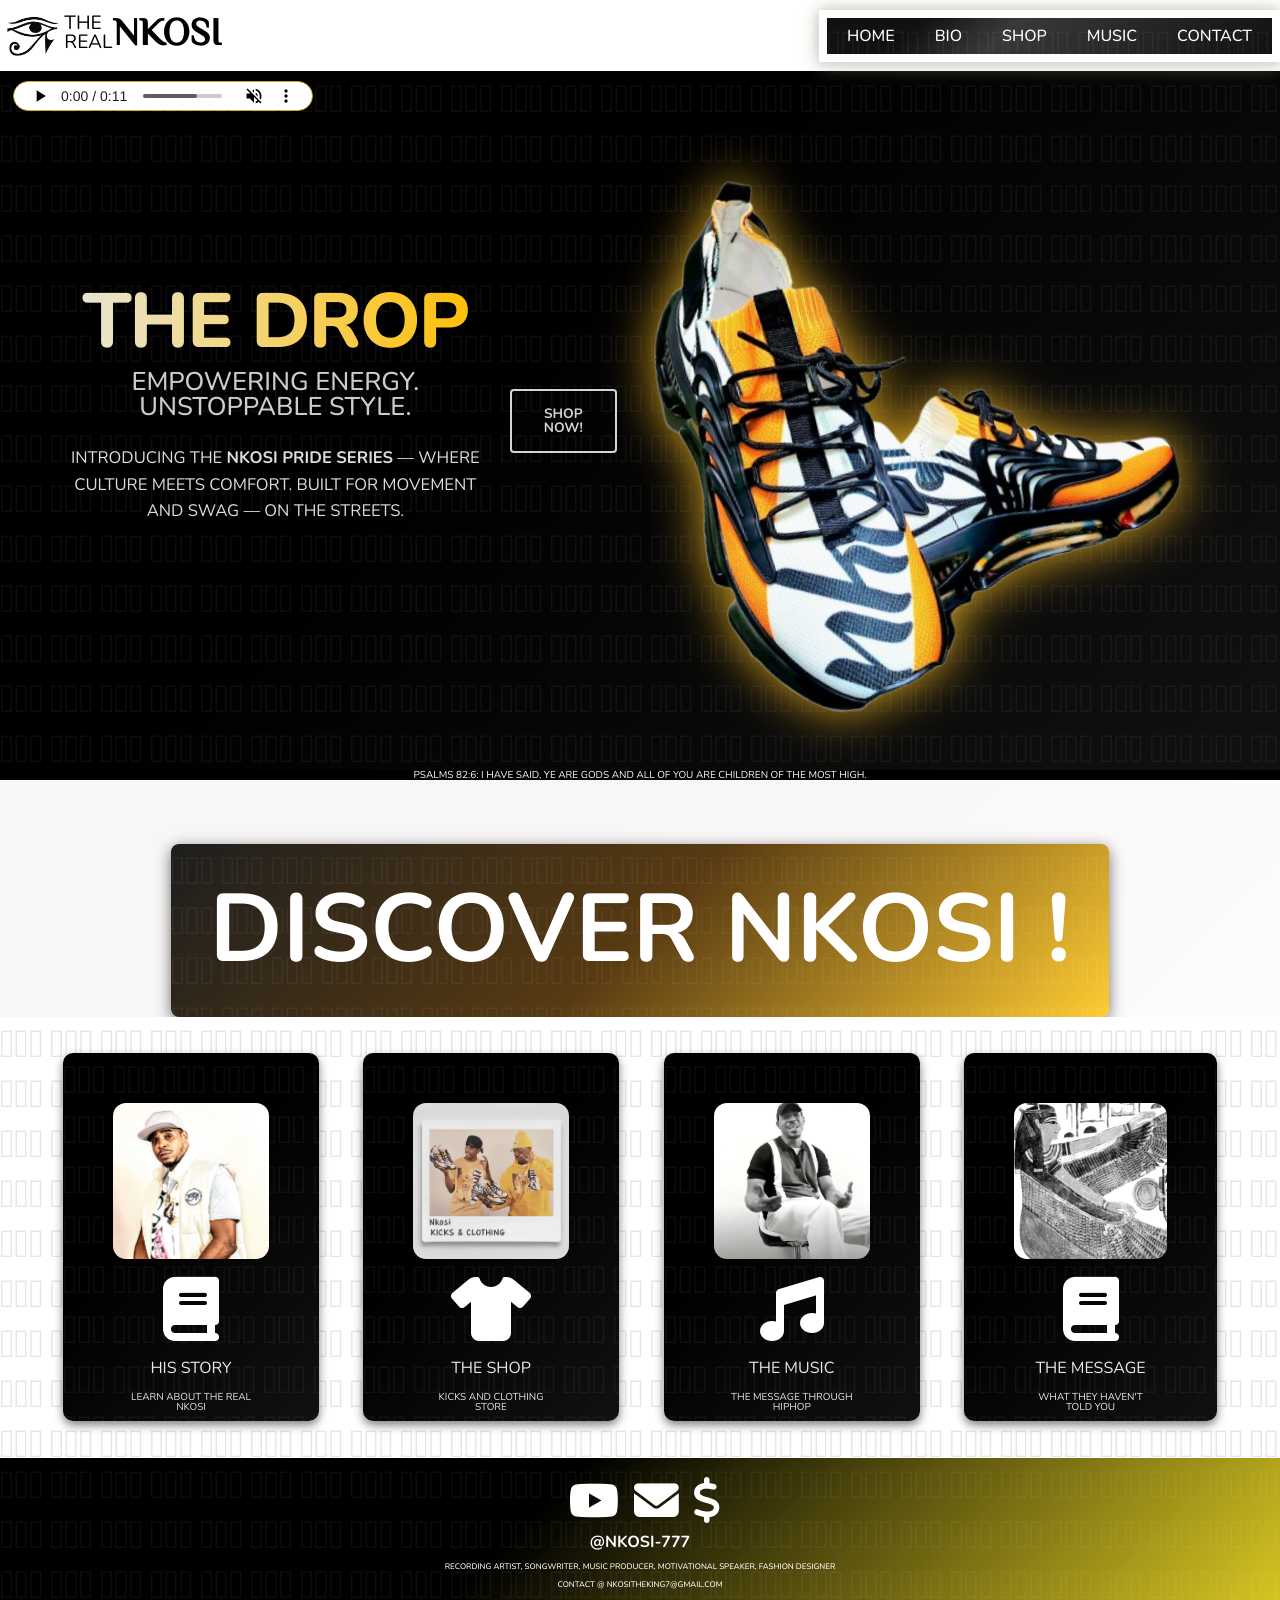
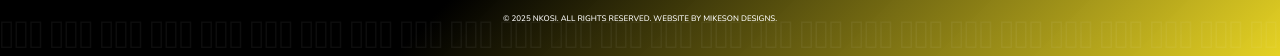
==== commit cd624ea1: "Update" ====
--- a/index.html
+++ b/index.html
@@ -59,6 +59,7 @@
     <a href="about.html">Bio</a>
     <a href="kicksandclothing.html">Shop</a>
     <a href="https://www.youtube.com/playlist?list=PLu9bLUV17Y4Uvtt-rqEh8fqpb-4JLHbir" target="_blank">Music</a>
+    <a href="contact.html">Contact</a>
   </div>
 
 
@@ -70,6 +71,7 @@
   <a href="about.html">Bio</a>
   <a href="kicksandclothing.html">Shop</a>
   <a href="https://www.youtube.com/playlist?list=PLu9bLUV17Y4Uvtt-rqEh8fqpb-4JLHbir" target="_blank">Music</a>
+  <a href="contact.html">Contact</a>
 </div>
 
 
@@ -249,7 +251,8 @@
 
 <script async src="https://cdn.snipcart.com/themes/v3.4.0/default/snipcart.js"></script>
 <div hidden id="snipcart" data-api-key="YOUR_PUBLIC_API_KEY"></div>
-<script src="js/cart.js"></script>
+<!-- ✅ External JS -->
+<script src="js/mobile.js"></script>
 
 
 </body>
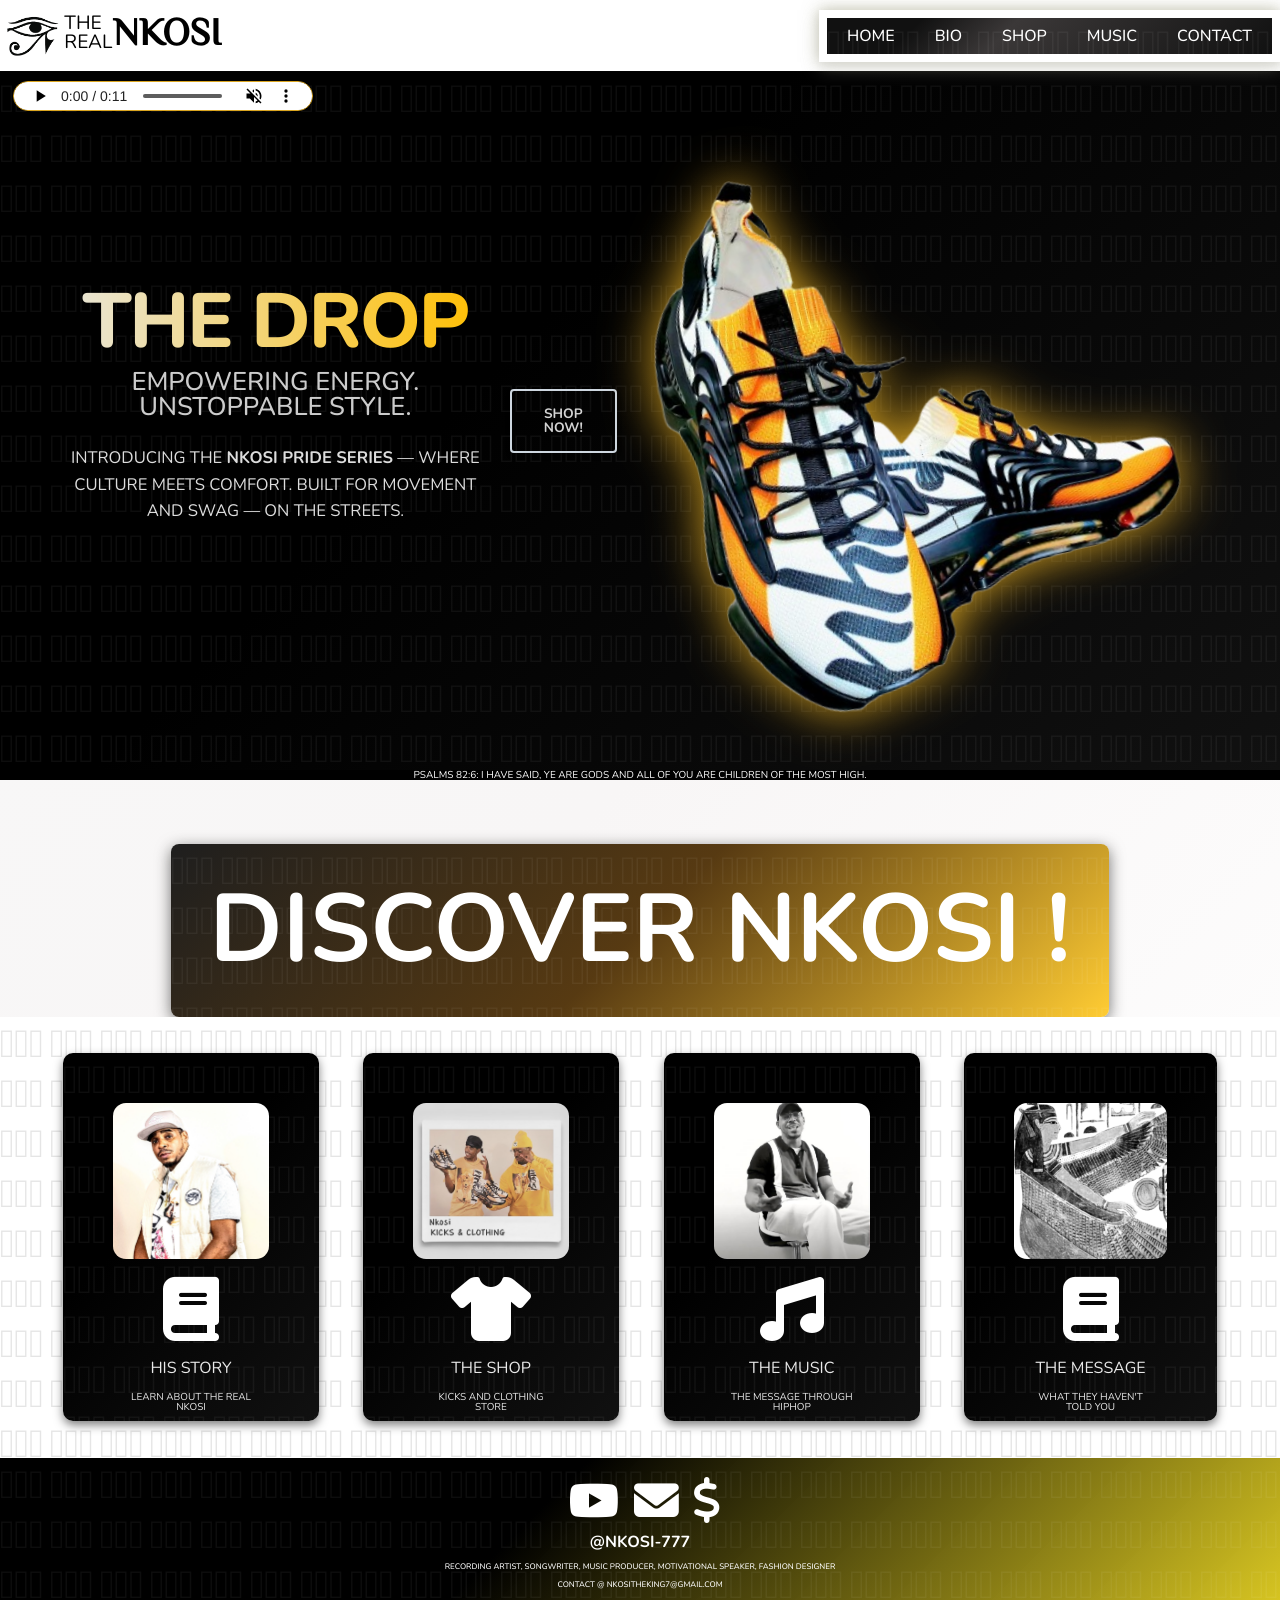
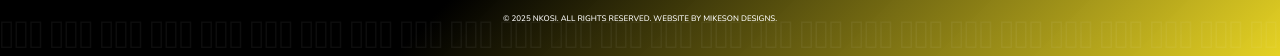
==== commit b8ddf43f: "Update" ====
--- a/index.html
+++ b/index.html
@@ -201,18 +201,10 @@
               </div>
             </a>
 
-        
-    
-
-
           </div>
 
 
 
-
- 
-          
-          
         
   </main>
 
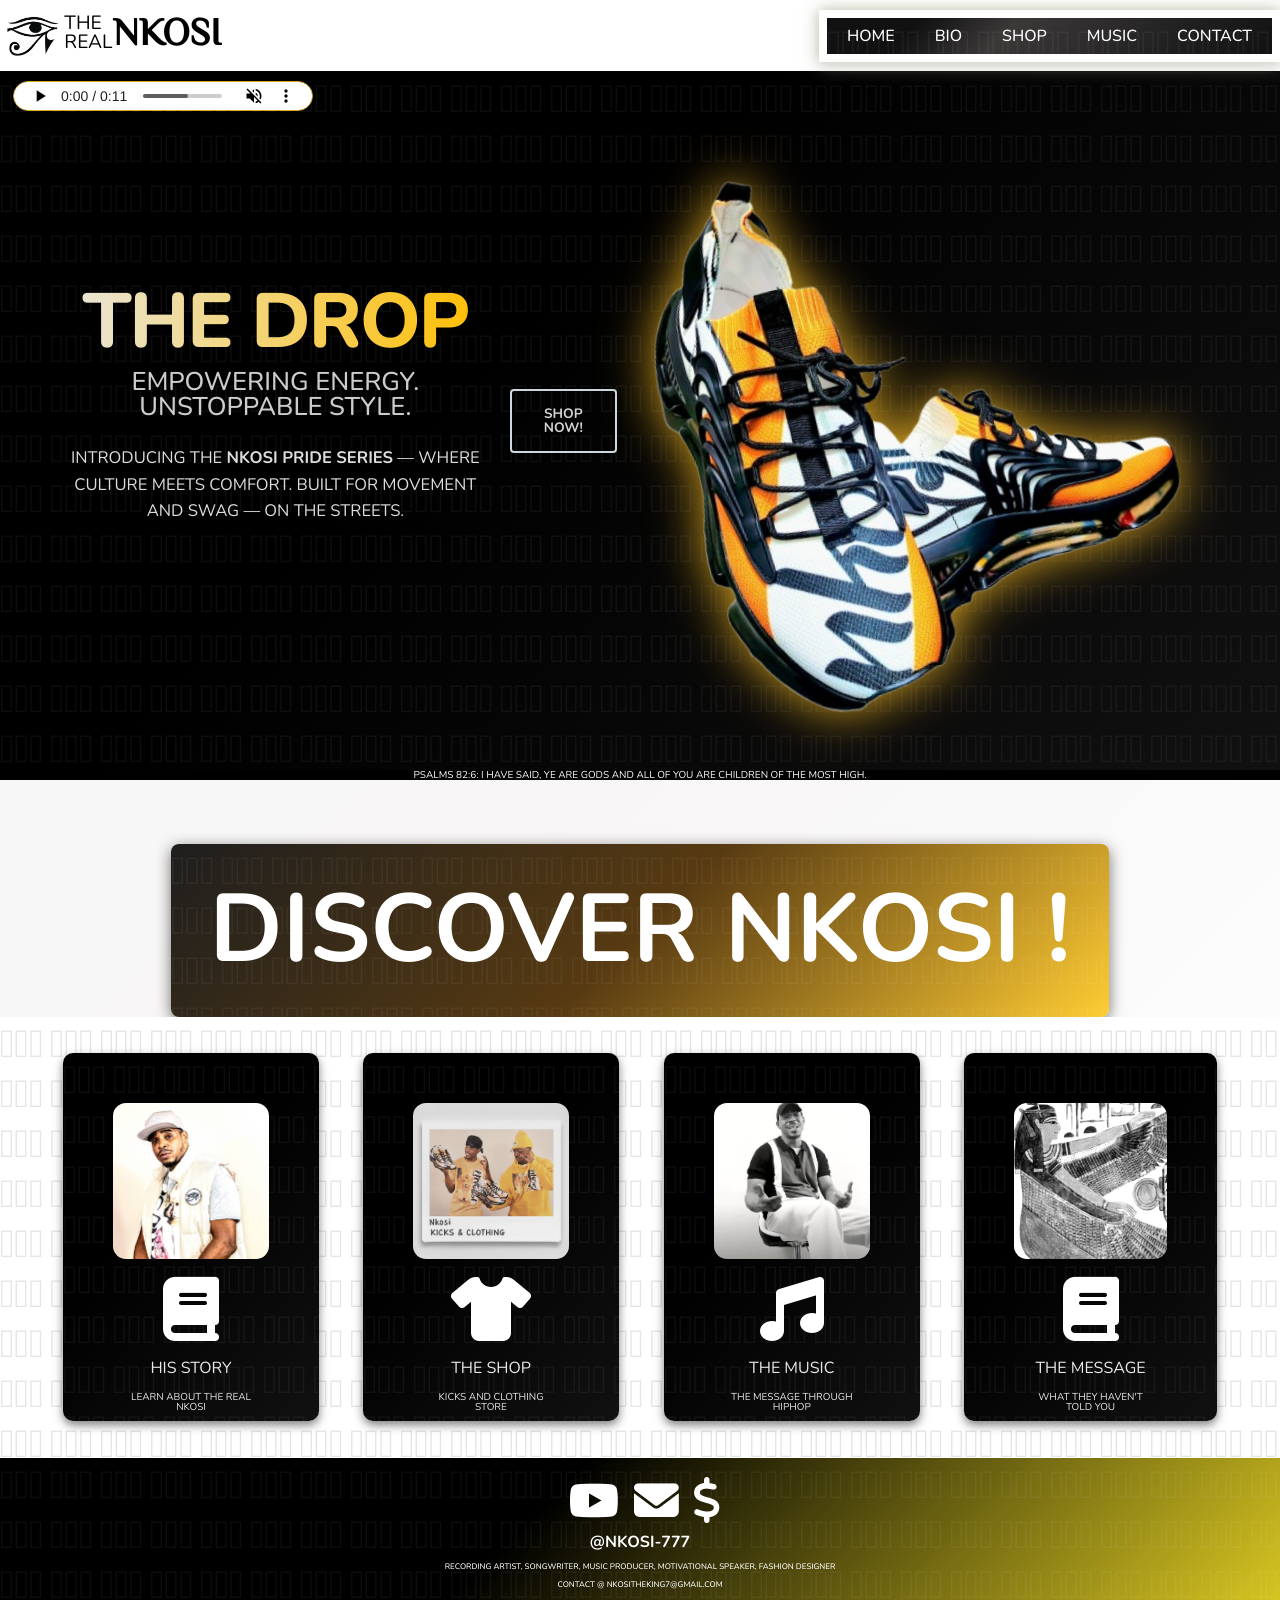
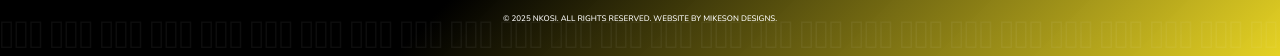
==== commit 51b8ad78: "Update" ====
--- a/index.html
+++ b/index.html
@@ -110,7 +110,7 @@
       <audio controls autoplay muted id="audio">
         <source src="mp4/nkosi.mp3" type="audio/mpeg">
         Your browser does not support the audio element.
-      </audio>
+      </audio> 
     
      
     </div>
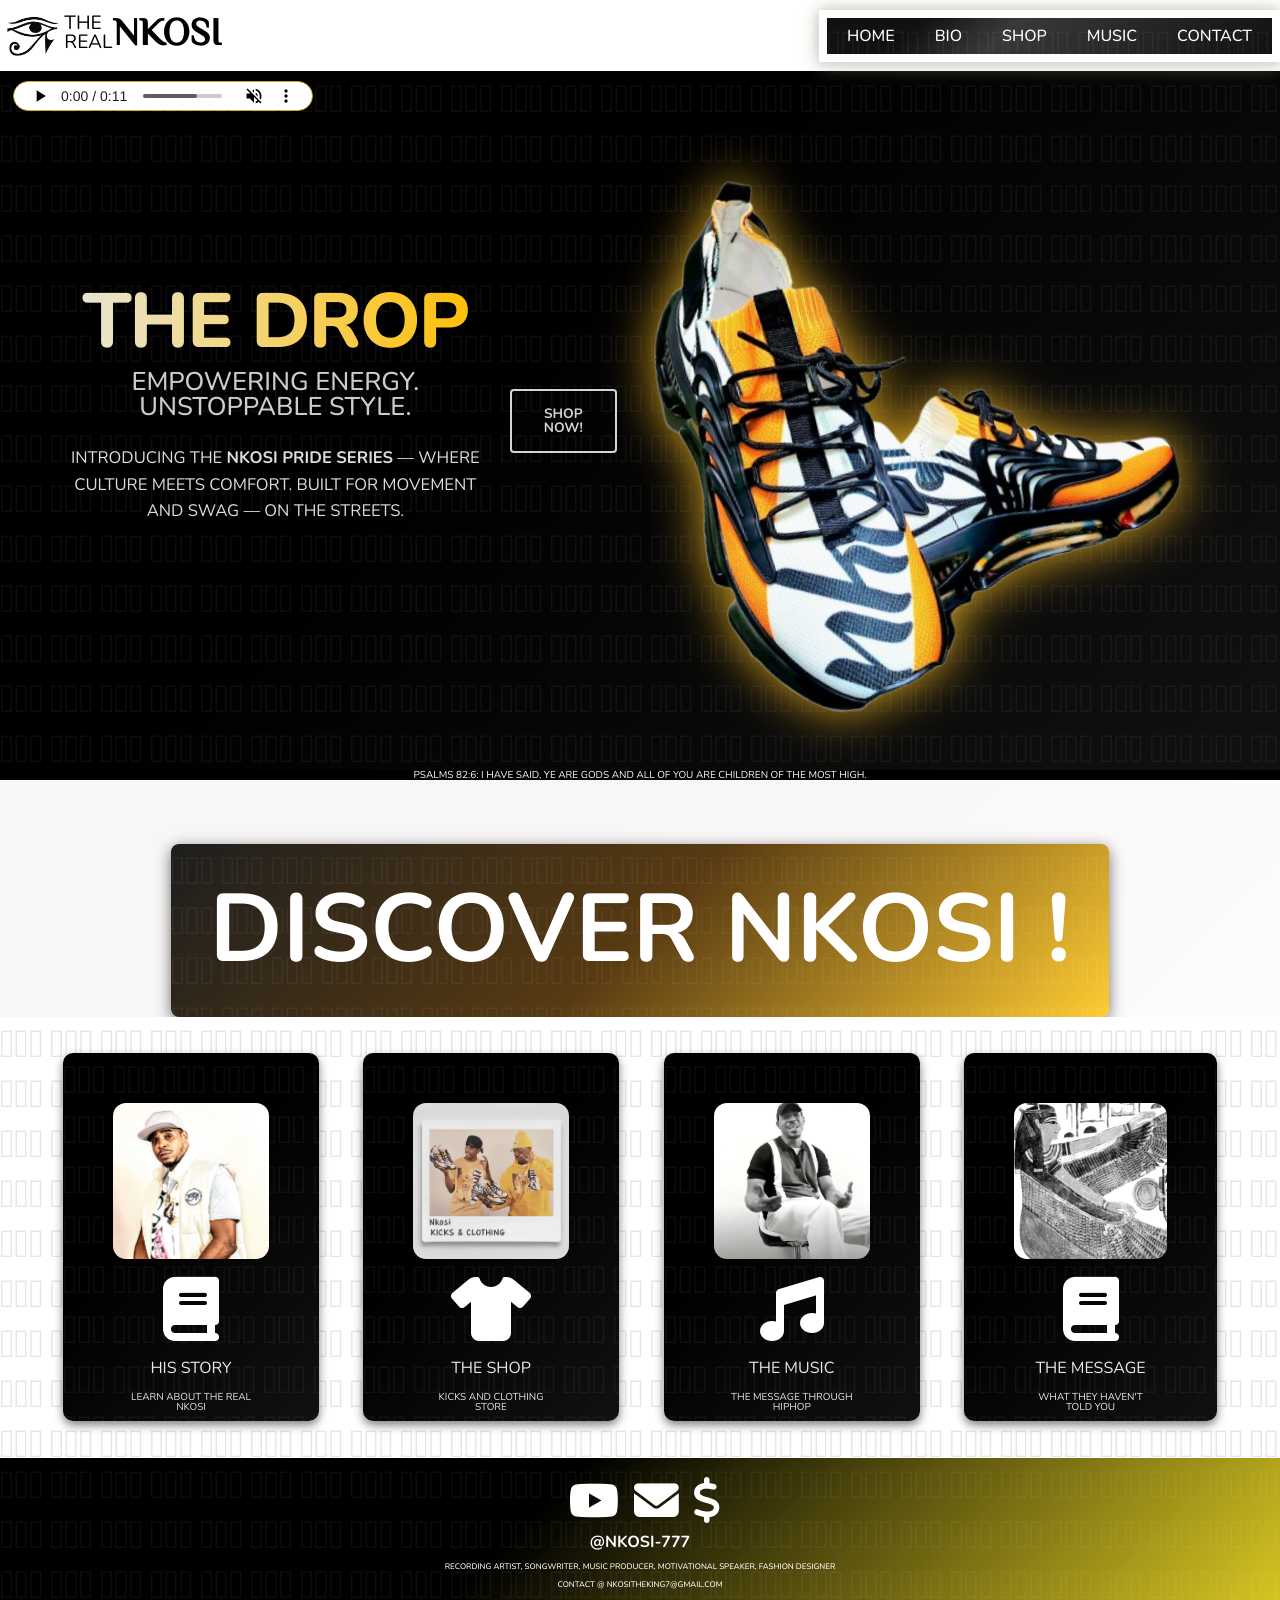
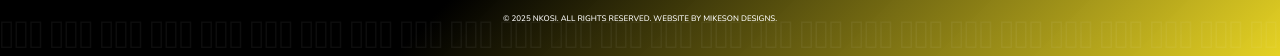
==== commit 546087ca: "Update" ====
--- a/index.html
+++ b/index.html
@@ -57,7 +57,7 @@
   <div class="desktop-menu">
     <a href="index.html">Home</a>
     <a href="about.html">Bio</a>
-    <a href="kicksandclothing.html">Shop</a>
+    <a href="shop.therealnkosi.com">Shop</a>
     <a href="https://www.youtube.com/playlist?list=PLu9bLUV17Y4Uvtt-rqEh8fqpb-4JLHbir" target="_blank">Music</a>
     <a href="contact.html">Contact</a>
   </div>
@@ -69,7 +69,7 @@
  <div class="mobile-menu" id="mobileMenu">
   <a href="index.html">Home</a>
   <a href="about.html">Bio</a>
-  <a href="kicksandclothing.html">Shop</a>
+  <a href="shop.therealnkosi.com">Shop</a>
   <a href="https://www.youtube.com/playlist?list=PLu9bLUV17Y4Uvtt-rqEh8fqpb-4JLHbir" target="_blank">Music</a>
   <a href="contact.html">Contact</a>
 </div>
@@ -119,7 +119,7 @@
   </div>
   
      <!-- Shop Now Button -->
-  <a href="kicksandclothing.html" class="shop-now">
+  <a href="shop.therealnkosi.com" class="shop-now">
     Shop Now!
   </a>
   
@@ -164,7 +164,7 @@
 
 
           <!-- Shop -->
-          <a href="kicksandclothing.html">
+          <a href="shop.therealnkosi.com">
             <div class="card">
               <img src="img/kicksandclothing.jpg" alt="Apparel Image">
                <div class="font_and_symbol">
--- a/css/styles.css
+++ b/css/styles.css
@@ -37,12 +37,13 @@
     image-rendering: optimizeQuality;
     text-transform: uppercase;
    
-   
+   /*
     user-select: none;
     -webkit-user-select: none;
     -webkit-touch-callout: none;
     -moz-user-select: none;
     -ms-user-select: none;
+    */
     scroll-behavior: smooth;
     -webkit-font-smoothing: antialiased;
     -moz-osx-font-smoothing: grayscale;
--- a/css/header.css
+++ b/css/header.css
@@ -178,6 +178,7 @@
  }
 
 
+ 
 /* 🔥 MENU LINK ANIMATION EFFECT */
 @keyframes goldFadeIn {
    0% {
@@ -198,6 +199,7 @@
    }
  }
  
+ 
  /* Apply fade-in to menu links */
  .mobile-menu.active a {
    animation: goldFadeIn 0.5s ease forwards;
